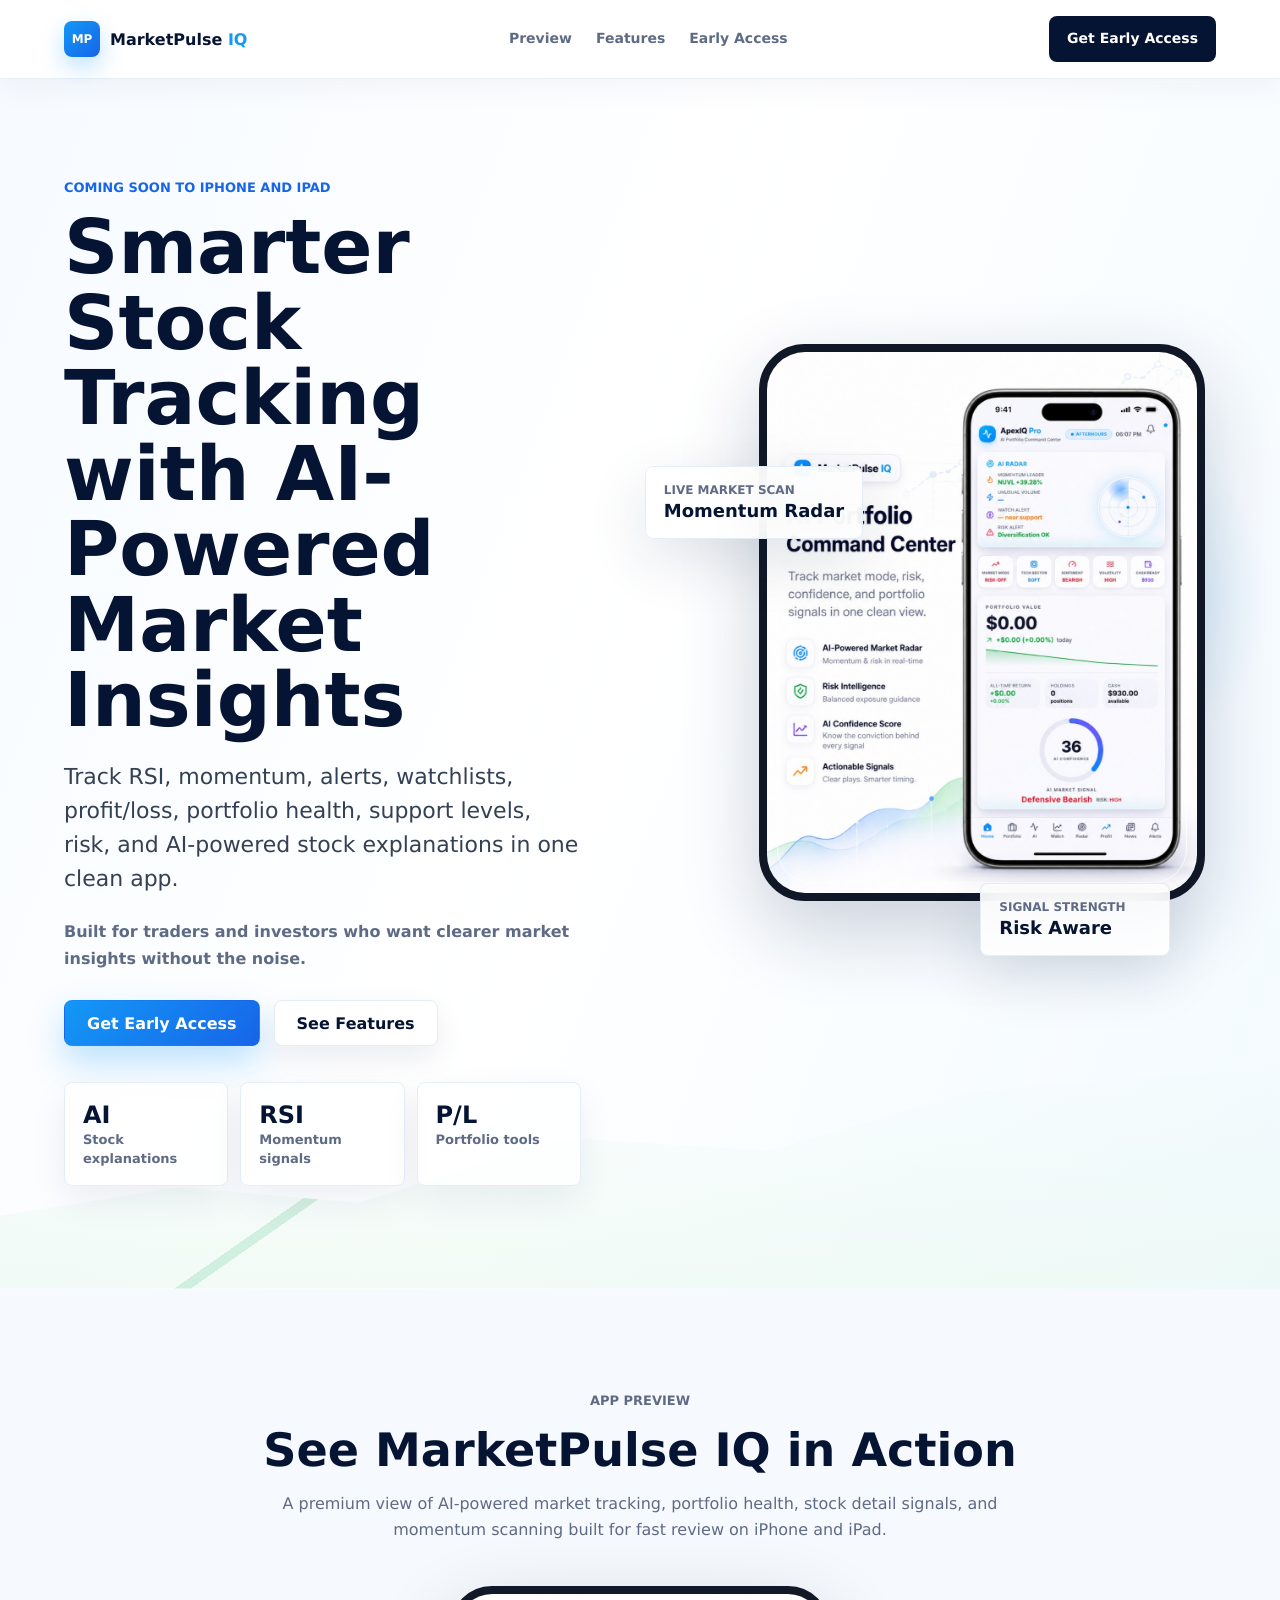
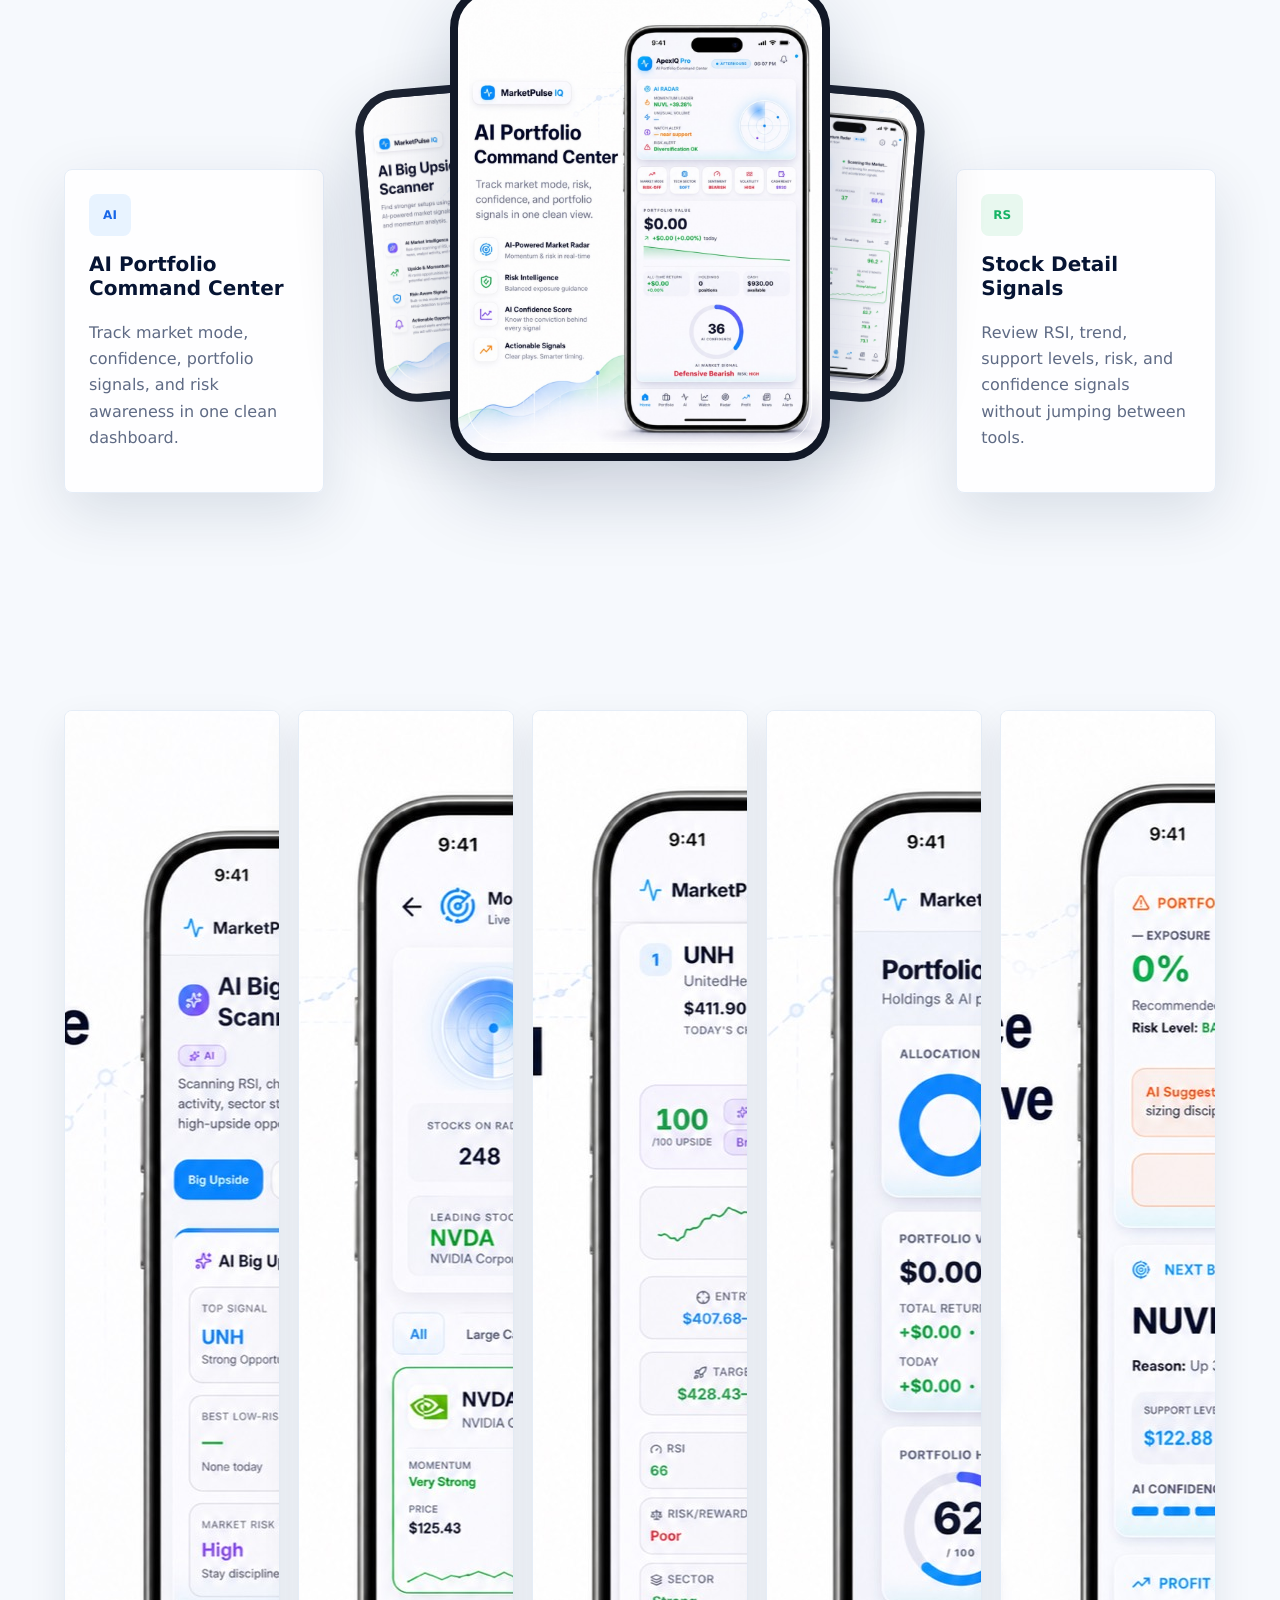
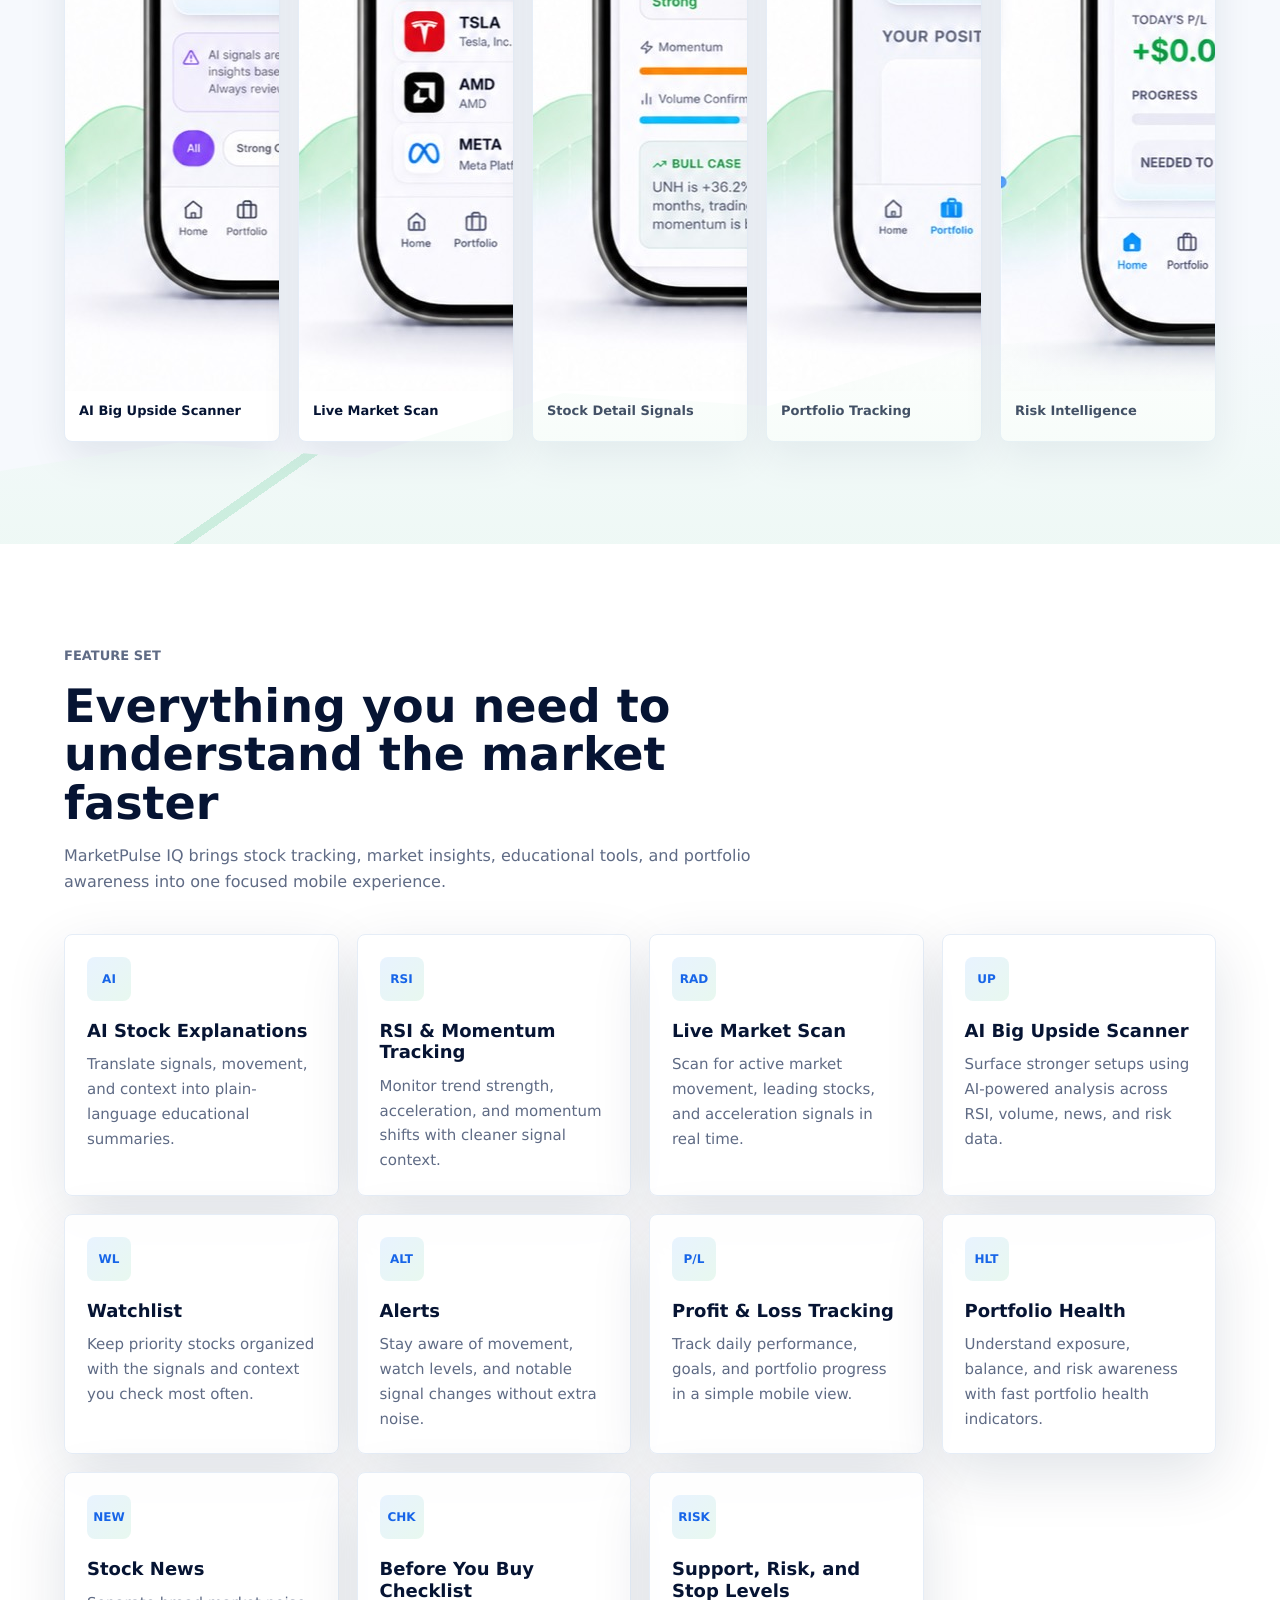
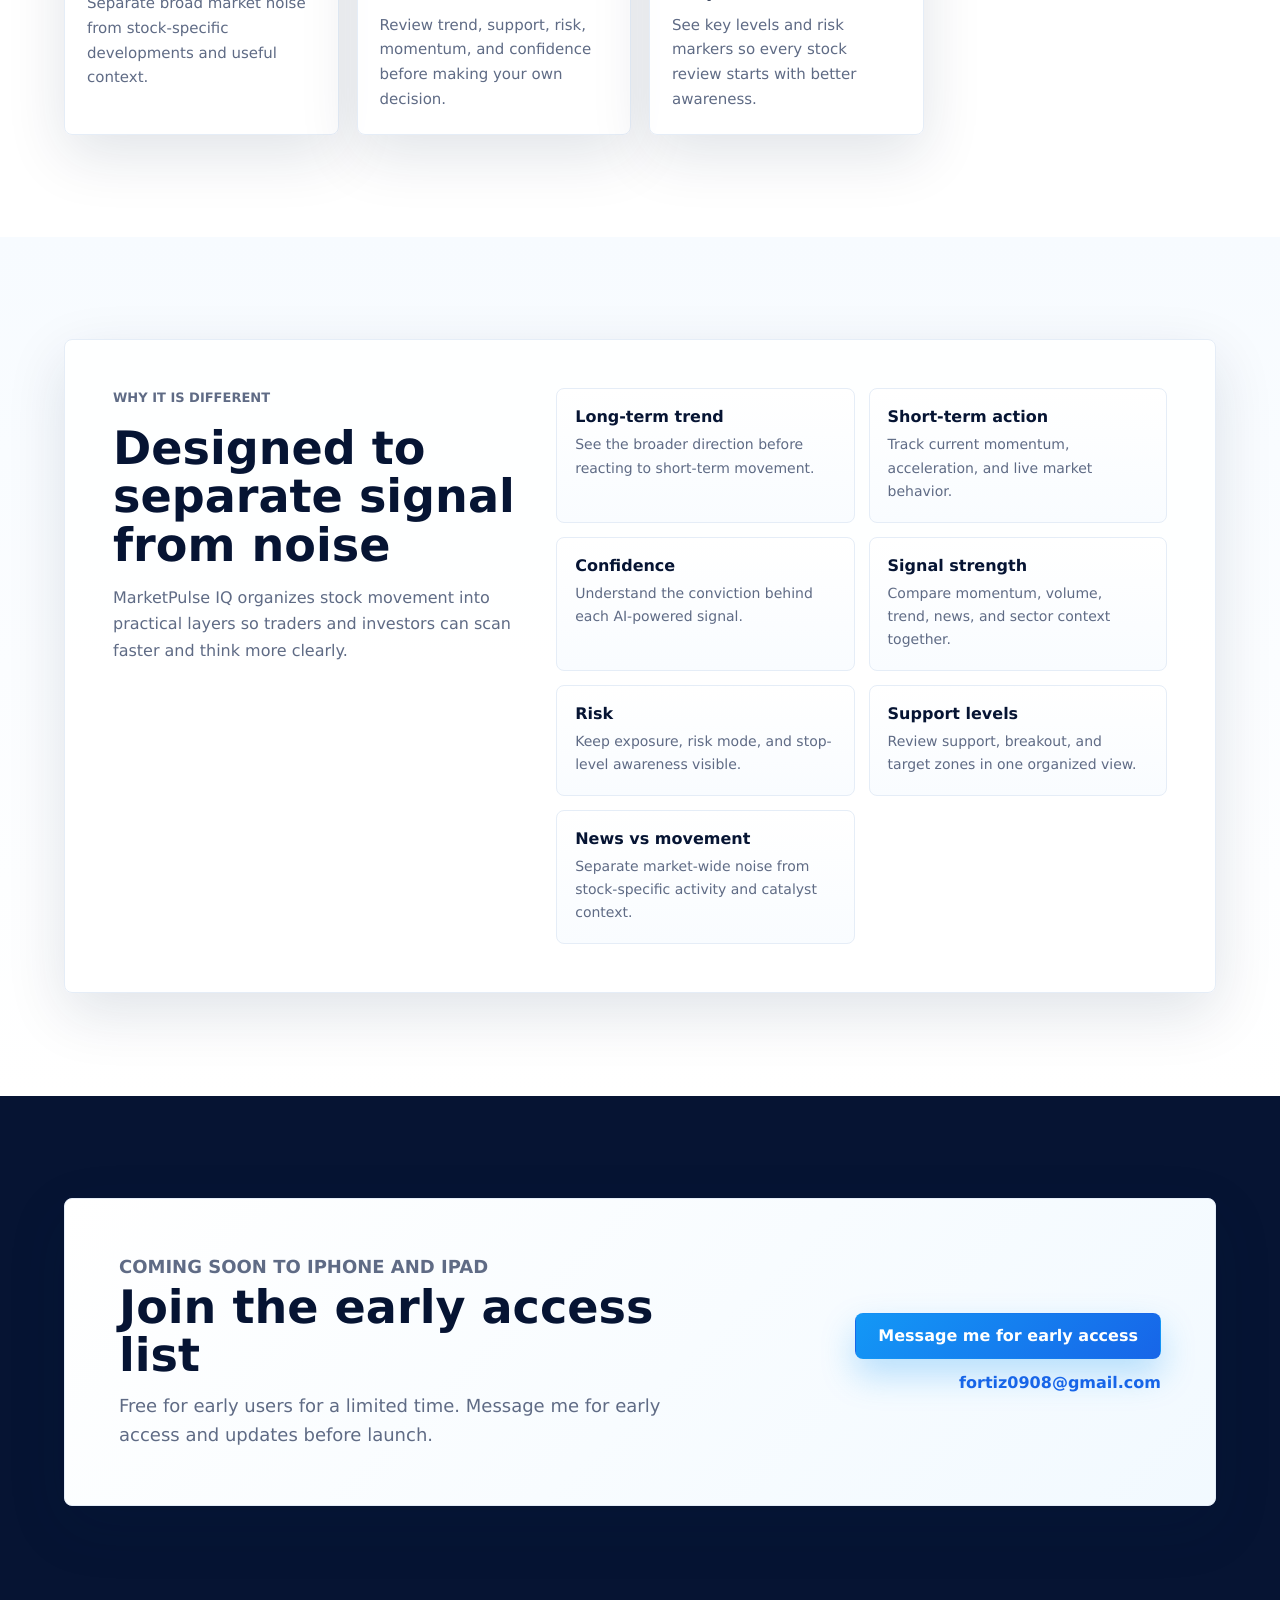
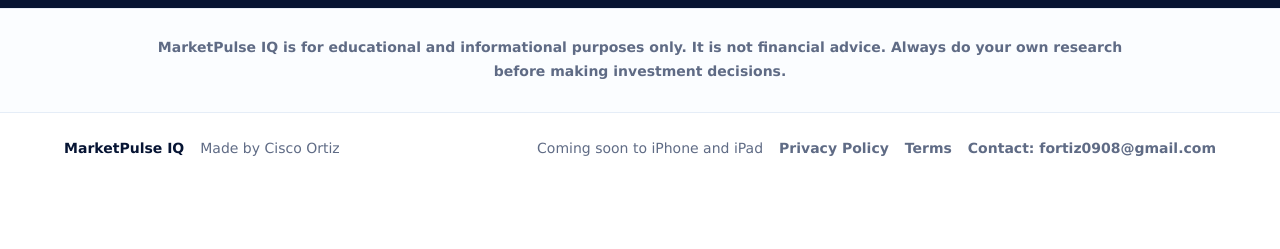
==== index.html @ 329ef607 "Add MarketPulse IQ landing page" ====
<!doctype html>
<html lang="en">
  <head>
    <meta charset="utf-8">
    <meta name="viewport" content="width=device-width, initial-scale=1">
    <base href="/">
    <title>MarketPulse IQ — AI Stock Tracking App Coming Soon</title>
    <meta
      name="description"
      content="MarketPulse IQ is an AI-powered stock tracking app for iPhone and iPad with RSI, momentum, alerts, watchlists, profit/loss tracking, portfolio health, and market insights."
    >
    <meta name="robots" content="index, follow">
    <meta property="og:type" content="website">
    <meta property="og:title" content="MarketPulse IQ — AI Stock Tracking App Coming Soon">
    <meta
      property="og:description"
      content="AI-powered stock tracking for iPhone and iPad with RSI, momentum, alerts, watchlists, portfolio health, and clearer market insights."
    >
    <meta property="og:image" content="assets/ai-command-center.jpg">
    <meta name="twitter:card" content="summary_large_image">
    <meta name="twitter:title" content="MarketPulse IQ — AI Stock Tracking App Coming Soon">
    <meta
      name="twitter:description"
      content="AI-powered stock tracking for iPhone and iPad with RSI, momentum, alerts, watchlists, portfolio health, and clearer market insights."
    >
    <meta name="twitter:image" content="assets/ai-command-center.jpg">
    <link rel="preload" as="image" href="assets/ai-command-center.jpg">
    <link rel="stylesheet" href="styles.css">
  </head>
  <body>
    <header class="site-header" aria-label="Primary">
      <a class="brand" href="#top" aria-label="MarketPulse IQ home">
        <span class="brand-mark">MP</span>
        <span>MarketPulse <strong>IQ</strong></span>
      </a>
      <nav class="nav-links" aria-label="Page sections">
        <a href="#preview">Preview</a>
        <a href="#features">Features</a>
        <a href="#early-access">Early Access</a>
      </nav>
      <a class="header-cta" href="mailto:fortiz0908@gmail.com?subject=MarketPulse%20IQ%20Early%20Access">Get Early Access</a>
    </header>

    <main id="top">
      <section class="hero section-pad">
        <div class="hero-copy">
          <p class="eyebrow">Coming soon to iPhone and iPad</p>
          <h1>Smarter Stock Tracking with AI-Powered Market Insights</h1>
          <p class="hero-subhead">
            Track RSI, momentum, alerts, watchlists, profit/loss, portfolio health, support levels, risk, and AI-powered stock explanations in one clean app.
          </p>
          <p class="support-line">Built for traders and investors who want clearer market insights without the noise.</p>
          <div class="button-row">
            <a class="button primary" href="mailto:fortiz0908@gmail.com?subject=MarketPulse%20IQ%20Early%20Access">Get Early Access</a>
            <a class="button secondary" href="#features">See Features</a>
          </div>
          <div class="hero-metrics" aria-label="MarketPulse IQ highlights">
            <div>
              <strong>AI</strong>
              <span>Stock explanations</span>
            </div>
            <div>
              <strong>RSI</strong>
              <span>Momentum signals</span>
            </div>
            <div>
              <strong>P/L</strong>
              <span>Portfolio tools</span>
            </div>
          </div>
        </div>
        <div class="hero-visual" aria-label="MarketPulse IQ app preview">
          <div class="chart-accent chart-one"></div>
          <div class="phone-stage phone-stage-main">
            <img src="assets/ai-command-center.jpg" alt="MarketPulse IQ AI Portfolio Command Center screen" width="1024" height="1280">
          </div>
          <div class="floating-card scan-card">
            <span>Live Market Scan</span>
            <strong>Momentum Radar</strong>
          </div>
          <div class="floating-card signal-card">
            <span>Signal Strength</span>
            <strong>Risk Aware</strong>
          </div>
        </div>
      </section>

      <section class="section-pad preview-section" id="preview">
        <div class="section-heading centered">
          <p class="eyebrow">App Preview</p>
          <h2>See MarketPulse IQ in Action</h2>
          <p>
            A premium view of AI-powered market tracking, portfolio health, stock detail signals, and momentum scanning built for fast review on iPhone and iPad.
          </p>
        </div>
        <div class="preview-grid">
          <article class="preview-callout callout-left">
            <span class="mini-icon blue">AI</span>
            <h3>AI Portfolio Command Center</h3>
            <p>Track market mode, confidence, portfolio signals, and risk awareness in one clean dashboard.</p>
          </article>
          <div class="device-showcase">
            <div class="phone-frame primary-phone">
              <img src="assets/ai-command-center.jpg" alt="AI Portfolio Command Center inside iPhone mockup" width="1024" height="1280">
            </div>
            <div class="phone-frame side-phone side-phone-one">
              <img src="assets/ai-big-upside-scanner.jpg" alt="AI Big Upside Scanner inside iPhone mockup" width="1024" height="1280" loading="lazy">
            </div>
            <div class="phone-frame side-phone side-phone-two">
              <img src="assets/live-market-scan.jpg" alt="Live Market Scan momentum radar inside iPhone mockup" width="1024" height="1280" loading="lazy">
            </div>
          </div>
          <article class="preview-callout callout-right">
            <span class="mini-icon green">RS</span>
            <h3>Stock Detail Signals</h3>
            <p>Review RSI, trend, support levels, risk, and confidence signals without jumping between tools.</p>
          </article>
        </div>
        <div class="screenshot-strip" aria-label="MarketPulse IQ screenshots">
          <figure>
            <img src="assets/ai-big-upside-scanner.jpg" alt="AI Big Upside Scanner promo screenshot" width="1024" height="1280" loading="lazy">
            <figcaption>AI Big Upside Scanner</figcaption>
          </figure>
          <figure>
            <img src="assets/live-market-scan.jpg" alt="Live Market Scan promo screenshot" width="1024" height="1280" loading="lazy">
            <figcaption>Live Market Scan</figcaption>
          </figure>
          <figure>
            <img src="assets/stock-detail-signals.jpg" alt="Stock Detail Signals promo screenshot" width="1024" height="1280" loading="lazy">
            <figcaption>Stock Detail Signals</figcaption>
          </figure>
          <figure>
            <img src="assets/portfolio-tracking.jpg" alt="Portfolio Tracking promo screenshot" width="1024" height="1280" loading="lazy">
            <figcaption>Portfolio Tracking</figcaption>
          </figure>
          <figure>
            <img src="assets/risk-intelligence.jpg" alt="Risk Intelligence and Next Best Move promo screenshot" width="1024" height="1280" loading="lazy">
            <figcaption>Risk Intelligence</figcaption>
          </figure>
        </div>
      </section>

      <section class="section-pad features-section" id="features">
        <div class="section-heading">
          <p class="eyebrow">Feature Set</p>
          <h2>Everything you need to understand the market faster</h2>
          <p>MarketPulse IQ brings stock tracking, market insights, educational tools, and portfolio awareness into one focused mobile experience.</p>
        </div>
        <div class="features-grid">
          <article class="feature-card"><span class="feature-icon">AI</span><h3>AI Stock Explanations</h3><p>Translate signals, movement, and context into plain-language educational summaries.</p></article>
          <article class="feature-card"><span class="feature-icon">RSI</span><h3>RSI &amp; Momentum Tracking</h3><p>Monitor trend strength, acceleration, and momentum shifts with cleaner signal context.</p></article>
          <article class="feature-card"><span class="feature-icon">RAD</span><h3>Live Market Scan</h3><p>Scan for active market movement, leading stocks, and acceleration signals in real time.</p></article>
          <article class="feature-card"><span class="feature-icon">UP</span><h3>AI Big Upside Scanner</h3><p>Surface stronger setups using AI-powered analysis across RSI, volume, news, and risk data.</p></article>
          <article class="feature-card"><span class="feature-icon">WL</span><h3>Watchlist</h3><p>Keep priority stocks organized with the signals and context you check most often.</p></article>
          <article class="feature-card"><span class="feature-icon">ALT</span><h3>Alerts</h3><p>Stay aware of movement, watch levels, and notable signal changes without extra noise.</p></article>
          <article class="feature-card"><span class="feature-icon">P/L</span><h3>Profit &amp; Loss Tracking</h3><p>Track daily performance, goals, and portfolio progress in a simple mobile view.</p></article>
          <article class="feature-card"><span class="feature-icon">HLT</span><h3>Portfolio Health</h3><p>Understand exposure, balance, and risk awareness with fast portfolio health indicators.</p></article>
          <article class="feature-card"><span class="feature-icon">NEW</span><h3>Stock News</h3><p>Separate broad market noise from stock-specific developments and useful context.</p></article>
          <article class="feature-card"><span class="feature-icon">CHK</span><h3>Before You Buy Checklist</h3><p>Review trend, support, risk, momentum, and confidence before making your own decision.</p></article>
          <article class="feature-card"><span class="feature-icon">RISK</span><h3>Support, Risk, and Stop Levels</h3><p>See key levels and risk markers so every stock review starts with better awareness.</p></article>
        </div>
      </section>

      <section class="section-pad difference-section">
        <div class="difference-panel">
          <div class="section-heading">
            <p class="eyebrow">Why It Is Different</p>
            <h2>Designed to separate signal from noise</h2>
            <p>MarketPulse IQ organizes stock movement into practical layers so traders and investors can scan faster and think more clearly.</p>
          </div>
          <div class="signal-grid">
            <div><strong>Long-term trend</strong><span>See the broader direction before reacting to short-term movement.</span></div>
            <div><strong>Short-term action</strong><span>Track current momentum, acceleration, and live market behavior.</span></div>
            <div><strong>Confidence</strong><span>Understand the conviction behind each AI-powered signal.</span></div>
            <div><strong>Signal strength</strong><span>Compare momentum, volume, trend, news, and sector context together.</span></div>
            <div><strong>Risk</strong><span>Keep exposure, risk mode, and stop-level awareness visible.</span></div>
            <div><strong>Support levels</strong><span>Review support, breakout, and target zones in one organized view.</span></div>
            <div><strong>News vs movement</strong><span>Separate market-wide noise from stock-specific activity and catalyst context.</span></div>
          </div>
        </div>
      </section>

      <section class="section-pad early-access-section" id="early-access">
        <div class="early-card">
          <div>
            <p class="eyebrow">Coming soon to iPhone and iPad</p>
            <h2>Join the early access list</h2>
            <p>Free for early users for a limited time. Message me for early access and updates before launch.</p>
          </div>
          <div class="early-actions">
            <a class="button primary" href="mailto:fortiz0908@gmail.com?subject=MarketPulse%20IQ%20Early%20Access">Message me for early access</a>
            <a class="email-link" href="mailto:fortiz0908@gmail.com">fortiz0908@gmail.com</a>
          </div>
        </div>
      </section>

      <section class="disclaimer" aria-label="Disclaimer">
        <p>MarketPulse IQ is for educational and informational purposes only. It is not financial advice. Always do your own research before making investment decisions.</p>
      </section>
    </main>

    <footer class="site-footer">
      <div>
        <strong>MarketPulse IQ</strong>
        <span>Made by Cisco Ortiz</span>
      </div>
      <div>
        <span>Coming soon to iPhone and iPad</span>
        <a href="#" aria-label="Privacy Policy placeholder">Privacy Policy</a>
        <a href="#" aria-label="Terms placeholder">Terms</a>
        <a href="mailto:fortiz0908@gmail.com">Contact: fortiz0908@gmail.com</a>
      </div>
    </footer>

    <a class="mobile-sticky-cta" href="mailto:fortiz0908@gmail.com?subject=MarketPulse%20IQ%20Early%20Access">Get Early Access</a>
  </body>
</html>
---- styles.css ----
:root {
  color-scheme: light;
  --navy: #061433;
  --ink: #101828;
  --muted: #5f6b85;
  --line: #e5edf7;
  --soft: #f6f9fd;
  --blue: #1398f6;
  --blue-dark: #1765e8;
  --green: #16b364;
  --green-soft: #e8f8ef;
  --purple: #7657f4;
  --shadow: 0 20px 60px rgba(10, 31, 68, 0.12);
  --shadow-strong: 0 28px 80px rgba(10, 31, 68, 0.2);
  --radius: 8px;
  font-family: Inter, ui-sans-serif, system-ui, -apple-system, BlinkMacSystemFont, "Segoe UI", sans-serif;
}

* {
  box-sizing: border-box;
}

html {
  scroll-behavior: smooth;
}

body {
  margin: 0;
  background: #ffffff;
  color: var(--ink);
  font-size: 16px;
  -webkit-font-smoothing: antialiased;
  text-rendering: geometricPrecision;
}

img {
  display: block;
  max-width: 100%;
}

a {
  color: inherit;
  text-decoration: none;
}

.site-header {
  position: sticky;
  top: 0;
  z-index: 20;
  display: flex;
  align-items: center;
  justify-content: space-between;
  gap: 24px;
  padding: 16px clamp(20px, 5vw, 72px);
  border-bottom: 1px solid rgba(229, 237, 247, 0.85);
  background: rgba(255, 255, 255, 0.86);
  backdrop-filter: blur(18px);
  box-shadow: 0 10px 30px rgba(10, 31, 68, 0.04);
}

.brand,
.nav-links,
.site-footer div {
  display: flex;
  align-items: center;
}

.brand {
  gap: 10px;
  color: var(--navy);
  font-weight: 800;
}

.brand strong {
  color: var(--blue);
}

.brand-mark {
  display: grid;
  width: 36px;
  height: 36px;
  place-items: center;
  border-radius: var(--radius);
  background: linear-gradient(135deg, var(--blue), var(--blue-dark));
  color: white;
  font-size: 12px;
  letter-spacing: 0;
  box-shadow: 0 10px 24px rgba(19, 152, 246, 0.28);
}

.nav-links {
  gap: 24px;
  color: var(--muted);
  font-size: 14px;
  font-weight: 700;
}

.nav-links a:hover {
  color: var(--blue-dark);
}

.header-cta,
.button,
.mobile-sticky-cta {
  display: inline-flex;
  min-height: 46px;
  align-items: center;
  justify-content: center;
  border-radius: var(--radius);
  font-weight: 800;
}

.header-cta {
  padding: 0 18px;
  background: var(--navy);
  color: white;
  font-size: 14px;
}

.section-pad {
  padding: clamp(64px, 8vw, 112px) clamp(20px, 5vw, 72px);
}

.hero {
  position: relative;
  display: grid;
  min-height: min(920px, calc(100vh - 70px));
  grid-template-columns: minmax(0, 0.95fr) minmax(360px, 1.05fr);
  align-items: center;
  gap: clamp(36px, 5vw, 76px);
  overflow: hidden;
  background:
    linear-gradient(110deg, rgba(245, 250, 255, 0.85) 0%, rgba(255, 255, 255, 0.96) 46%, rgba(235, 247, 255, 0.6) 100%);
}

.hero::before,
.preview-section::before {
  content: "";
  position: absolute;
  inset: auto 0 0;
  height: 260px;
  pointer-events: none;
  background:
    linear-gradient(145deg, transparent 15%, rgba(19, 152, 246, 0.16) 15% 16%, transparent 16% 33%, rgba(22, 179, 100, 0.16) 33% 34%, transparent 34%),
    linear-gradient(to top, rgba(232, 248, 239, 0.55), transparent);
  clip-path: polygon(0 72%, 14% 61%, 28% 67%, 44% 42%, 60% 47%, 76% 24%, 100% 15%, 100% 100%, 0 100%);
}

.hero-copy,
.hero-visual,
.preview-section,
.difference-section {
  position: relative;
}

.eyebrow {
  margin: 0 0 14px;
  color: var(--blue-dark);
  font-size: 13px;
  font-weight: 900;
  letter-spacing: 0;
  text-transform: uppercase;
}

h1,
h2,
h3,
p {
  margin-top: 0;
}

h1 {
  max-width: 740px;
  margin-bottom: 22px;
  color: var(--navy);
  font-size: clamp(42px, 5.9vw, 76px);
  line-height: 1;
  letter-spacing: 0;
}

h2 {
  margin-bottom: 16px;
  color: var(--navy);
  font-size: clamp(30px, 3.6vw, 50px);
  line-height: 1.05;
  letter-spacing: 0;
}

h3 {
  color: var(--navy);
  font-size: 20px;
  line-height: 1.2;
  letter-spacing: 0;
}

.hero-subhead {
  max-width: 720px;
  color: #344054;
  font-size: clamp(18px, 1.8vw, 22px);
  line-height: 1.55;
}

.support-line,
.section-heading p,
.preview-callout p,
.feature-card p,
.signal-grid span,
.early-card p,
.disclaimer p {
  color: var(--muted);
  line-height: 1.65;
}

.support-line {
  max-width: 620px;
  font-weight: 700;
}

.button-row,
.early-actions {
  display: flex;
  flex-wrap: wrap;
  gap: 14px;
  margin-top: 28px;
}

.button {
  padding: 0 22px;
  border: 1px solid transparent;
}

.button.primary {
  background: linear-gradient(135deg, var(--blue), var(--blue-dark));
  color: white;
  box-shadow: 0 16px 34px rgba(19, 152, 246, 0.28);
}

.button.secondary {
  border-color: var(--line);
  background: white;
  color: var(--navy);
  box-shadow: 0 12px 30px rgba(10, 31, 68, 0.08);
}

.hero-metrics {
  display: grid;
  max-width: 620px;
  grid-template-columns: repeat(3, 1fr);
  gap: 12px;
  margin-top: 36px;
}

.hero-metrics div {
  padding: 18px;
  border: 1px solid var(--line);
  border-radius: var(--radius);
  background: rgba(255, 255, 255, 0.82);
  box-shadow: 0 14px 36px rgba(10, 31, 68, 0.07);
}

.hero-metrics strong {
  display: block;
  color: var(--navy);
  font-size: 24px;
}

.hero-metrics span {
  color: var(--muted);
  font-size: 13px;
  font-weight: 700;
}

.hero-visual {
  min-height: clamp(560px, 55vw, 680px);
}

.phone-stage {
  position: absolute;
  overflow: hidden;
  border: 8px solid #101828;
  border-radius: 46px;
  background: #0d1117;
  box-shadow: var(--shadow-strong);
}

.phone-stage::before,
.phone-frame::before {
  content: "";
  position: absolute;
  inset: 10px;
  z-index: 2;
  pointer-events: none;
  border: 1px solid rgba(255, 255, 255, 0.72);
  border-radius: 34px;
}

.phone-stage img,
.phone-frame img {
  width: 100%;
  height: 100%;
  object-fit: cover;
}

.phone-stage-main {
  right: 2%;
  top: 0;
  width: min(78%, 500px);
  aspect-ratio: 1024 / 1280;
}

.floating-card {
  position: absolute;
  z-index: 3;
  display: grid;
  gap: 4px;
  min-width: 190px;
  padding: 16px 18px;
  border: 1px solid var(--line);
  border-radius: var(--radius);
  background: rgba(255, 255, 255, 0.9);
  box-shadow: var(--shadow);
  backdrop-filter: blur(18px);
}

.floating-card span {
  color: var(--muted);
  font-size: 12px;
  font-weight: 800;
  text-transform: uppercase;
}

.floating-card strong {
  color: var(--navy);
  font-size: 18px;
}

.scan-card {
  left: 0;
  top: 18%;
}

.signal-card {
  right: 8%;
  bottom: 10%;
}

.chart-accent {
  position: absolute;
  border-radius: 999px;
  background: radial-gradient(circle, rgba(19, 152, 246, 0.2), transparent 62%);
}

.chart-one {
  width: 420px;
  height: 420px;
  right: -80px;
  top: 6%;
}

.preview-section {
  overflow: hidden;
  background: var(--soft);
}

.section-heading {
  max-width: 760px;
}

.section-heading.centered {
  margin: 0 auto 42px;
  text-align: center;
}

.preview-grid {
  display: grid;
  grid-template-columns: minmax(220px, 0.8fr) minmax(420px, 1.8fr) minmax(220px, 0.8fr);
  align-items: center;
  gap: 24px;
}

.preview-callout,
.feature-card,
.difference-panel,
.early-card {
  border: 1px solid var(--line);
  border-radius: var(--radius);
  background: rgba(255, 255, 255, 0.9);
  box-shadow: var(--shadow);
}

.preview-callout {
  padding: 24px;
}

.mini-icon,
.feature-icon {
  display: inline-grid;
  place-items: center;
  border-radius: var(--radius);
  font-size: 12px;
  font-weight: 900;
  letter-spacing: 0;
}

.mini-icon {
  width: 42px;
  height: 42px;
  margin-bottom: 16px;
}

.mini-icon.blue {
  background: #e8f3ff;
  color: var(--blue-dark);
}

.mini-icon.green {
  background: var(--green-soft);
  color: var(--green);
}

.device-showcase {
  position: relative;
  min-height: clamp(590px, 55vw, 690px);
}

.phone-frame {
  position: absolute;
  overflow: hidden;
  border: 8px solid #111827;
  border-radius: 42px;
  background: #111827;
  box-shadow: var(--shadow-strong);
}

.primary-phone {
  left: 50%;
  top: 0;
  z-index: 3;
  width: min(43vw, 380px);
  min-width: 300px;
  aspect-ratio: 1024 / 1280;
  transform: translateX(-50%);
}

.side-phone {
  top: 96px;
  z-index: 2;
  width: min(27vw, 250px);
  aspect-ratio: 1024 / 1280;
  opacity: 0.95;
}

.side-phone-one {
  left: 3%;
  transform: rotate(-5deg);
}

.side-phone-two {
  right: 3%;
  transform: rotate(5deg);
}

.screenshot-strip {
  display: grid;
  grid-template-columns: repeat(5, minmax(0, 1fr));
  gap: 18px;
  margin-top: 34px;
}

.screenshot-strip figure {
  margin: 0;
  overflow: hidden;
  border: 1px solid var(--line);
  border-radius: var(--radius);
  background: white;
  box-shadow: 0 16px 38px rgba(10, 31, 68, 0.09);
}

.screenshot-strip img {
  aspect-ratio: 4 / 5;
  object-fit: cover;
  object-position: center top;
}

.screenshot-strip figcaption {
  min-height: 50px;
  padding: 13px 14px;
  color: var(--navy);
  font-size: 13px;
  font-weight: 900;
}

.features-section {
  background: white;
}

.features-grid {
  display: grid;
  grid-template-columns: repeat(4, minmax(0, 1fr));
  gap: 18px;
  margin-top: 38px;
}

.feature-card {
  min-height: 218px;
  padding: 22px;
  transition: transform 180ms ease, box-shadow 180ms ease;
}

.feature-card:hover {
  transform: translateY(-3px);
  box-shadow: 0 22px 56px rgba(10, 31, 68, 0.13);
}

.feature-icon {
  width: 44px;
  height: 44px;
  margin-bottom: 20px;
  background: linear-gradient(135deg, #e8f3ff, #e8f8ef);
  color: var(--blue-dark);
}

.feature-card h3 {
  margin-bottom: 10px;
  font-size: 18px;
}

.feature-card p {
  margin-bottom: 0;
  font-size: 15px;
}

.difference-section {
  background:
    linear-gradient(180deg, #f7fbff 0%, #ffffff 100%);
}

.difference-panel {
  display: grid;
  grid-template-columns: minmax(260px, 0.8fr) minmax(360px, 1.2fr);
  gap: 36px;
  padding: clamp(28px, 4vw, 48px);
}

.signal-grid {
  display: grid;
  grid-template-columns: repeat(2, minmax(0, 1fr));
  gap: 14px;
}

.signal-grid div {
  padding: 18px;
  border: 1px solid var(--line);
  border-radius: var(--radius);
  background: linear-gradient(180deg, #ffffff 0%, #f9fcff 100%);
}

.signal-grid strong {
  display: block;
  margin-bottom: 8px;
  color: var(--navy);
}

.signal-grid span {
  display: block;
  font-size: 14px;
}

.early-access-section {
  background: var(--navy);
}

.early-card {
  display: flex;
  align-items: center;
  justify-content: space-between;
  gap: 28px;
  padding: clamp(28px, 5vw, 54px);
  background:
    linear-gradient(135deg, rgba(255, 255, 255, 0.98), rgba(241, 249, 255, 0.94)),
    white;
}

.early-card h2 {
  margin-bottom: 12px;
}

.early-card p {
  max-width: 680px;
  margin-bottom: 0;
  font-size: 18px;
}

.email-link {
  color: var(--blue-dark);
  font-weight: 900;
}

.early-actions {
  justify-content: flex-end;
  margin-top: 0;
}

.disclaimer {
  padding: 28px clamp(20px, 5vw, 72px);
  border-top: 1px solid var(--line);
  border-bottom: 1px solid var(--line);
  background: #fbfdff;
}

.disclaimer p {
  max-width: 980px;
  margin: 0 auto;
  text-align: center;
  font-size: 14px;
  font-weight: 700;
}

.site-footer {
  display: flex;
  justify-content: space-between;
  gap: 24px;
  padding: 28px clamp(20px, 5vw, 72px) 92px;
  background: white;
  color: var(--muted);
  font-size: 14px;
}

.site-footer div {
  flex-wrap: wrap;
  gap: 16px;
}

.site-footer strong {
  color: var(--navy);
}

.site-footer a {
  font-weight: 800;
}

.mobile-sticky-cta {
  position: fixed;
  right: 16px;
  bottom: 16px;
  z-index: 25;
  display: none;
  padding: 0 18px;
  background: linear-gradient(135deg, var(--blue), var(--green));
  color: white;
  box-shadow: 0 18px 42px rgba(19, 152, 246, 0.35);
}

@media (max-width: 1120px) {
  .hero {
    grid-template-columns: 1fr;
    padding-top: 64px;
  }

  .hero-visual {
    min-height: 600px;
  }

  .phone-stage-main {
    left: 50%;
    right: auto;
    width: min(68vw, 440px);
    transform: translateX(-50%);
  }

  .scan-card {
    left: 6%;
  }

  .features-grid {
    grid-template-columns: repeat(3, minmax(0, 1fr));
  }
}

@media (max-width: 900px) {
  .site-header {
    position: sticky;
    gap: 12px;
  }

  .nav-links,
  .header-cta {
    display: none;
  }

  .preview-grid,
  .difference-panel {
    grid-template-columns: 1fr;
  }

  .device-showcase {
    min-height: 560px;
  }

  .primary-phone {
    width: min(54vw, 330px);
    min-width: 250px;
  }

  .side-phone {
    width: min(32vw, 210px);
  }

  .screenshot-strip {
    grid-template-columns: repeat(2, minmax(0, 1fr));
  }

  .features-grid {
    grid-template-columns: repeat(2, minmax(0, 1fr));
  }

  .early-card {
    align-items: flex-start;
    flex-direction: column;
  }

  .early-actions {
    justify-content: flex-start;
  }

  .mobile-sticky-cta {
    display: inline-flex;
  }
}

@media (max-width: 620px) {
  .section-pad {
    padding: 48px 18px;
  }

  .site-header {
    padding: 12px 16px;
  }

  .brand {
    min-width: 0;
    font-size: 15px;
  }

  .brand-mark {
    width: 34px;
    height: 34px;
  }

  .hero {
    min-height: auto;
    gap: 28px;
    padding-top: 40px;
    padding-bottom: 30px;
  }

  h1 {
    max-width: 11ch;
    margin-bottom: 16px;
    font-size: clamp(34px, 10.2vw, 42px);
    line-height: 1.06;
  }

  h2 {
    font-size: clamp(28px, 8vw, 34px);
    line-height: 1.08;
  }

  h3 {
    font-size: 18px;
  }

  .eyebrow {
    margin-bottom: 10px;
    font-size: 11px;
  }

  .hero-subhead {
    font-size: 16px;
    line-height: 1.52;
  }

  .support-line {
    font-size: 15px;
    line-height: 1.5;
  }

  .button-row {
    gap: 10px;
    margin-top: 22px;
  }

  .features-grid,
  .signal-grid,
  .screenshot-strip {
    grid-template-columns: 1fr;
  }

  .hero-metrics {
    grid-template-columns: repeat(3, minmax(0, 1fr));
    gap: 8px;
    margin-top: 22px;
  }

  .hero-metrics div {
    min-height: 82px;
    padding: 12px 10px;
  }

  .hero-metrics strong {
    font-size: 19px;
  }

  .hero-metrics span {
    display: block;
    font-size: 11px;
    line-height: 1.25;
  }

  .hero-visual {
    min-height: min(470px, 118vw);
  }

  .phone-stage-main {
    width: min(78vw, 320px);
    border-width: 6px;
    border-radius: 34px;
  }

  .phone-stage::before,
  .phone-frame::before {
    inset: 7px;
    border-radius: 26px;
  }

  .floating-card {
    min-width: 132px;
    padding: 11px 12px;
  }

  .floating-card span {
    font-size: 10px;
  }

  .floating-card strong {
    font-size: 14px;
  }

  .scan-card {
    left: 0;
    top: 3%;
  }

  .signal-card {
    right: 0;
    bottom: 2%;
  }

  .device-showcase {
    min-height: 430px;
  }

  .primary-phone {
    width: min(72vw, 280px);
    min-width: 220px;
    border-width: 6px;
    border-radius: 34px;
  }

  .side-phone {
    display: none;
  }

  .preview-callout {
    padding: 18px;
  }

  .section-heading.centered {
    margin-bottom: 26px;
    text-align: left;
  }

  .screenshot-strip {
    gap: 14px;
  }

  .screenshot-strip figure {
    display: grid;
    grid-template-columns: 112px 1fr;
    align-items: center;
  }

  .screenshot-strip img {
    width: 112px;
    height: 140px;
  }

  .screenshot-strip figcaption {
    min-height: 0;
    padding: 16px;
    font-size: 15px;
  }

  .feature-card {
    display: grid;
    min-height: 0;
    grid-template-columns: 44px 1fr;
    column-gap: 14px;
    padding: 18px;
  }

  .feature-card .feature-icon {
    grid-row: span 2;
    margin-bottom: 0;
  }

  .feature-card h3 {
    margin-bottom: 6px;
  }

  .feature-card p {
    font-size: 14px;
  }

  .button {
    width: 100%;
  }

  .early-card {
    padding: 24px 18px;
  }

  .email-link {
    overflow-wrap: anywhere;
  }

  .site-footer {
    align-items: flex-start;
    flex-direction: column;
    padding-bottom: 82px;
  }

  .mobile-sticky-cta {
    right: 12px;
    bottom: 12px;
    left: 12px;
  }
}
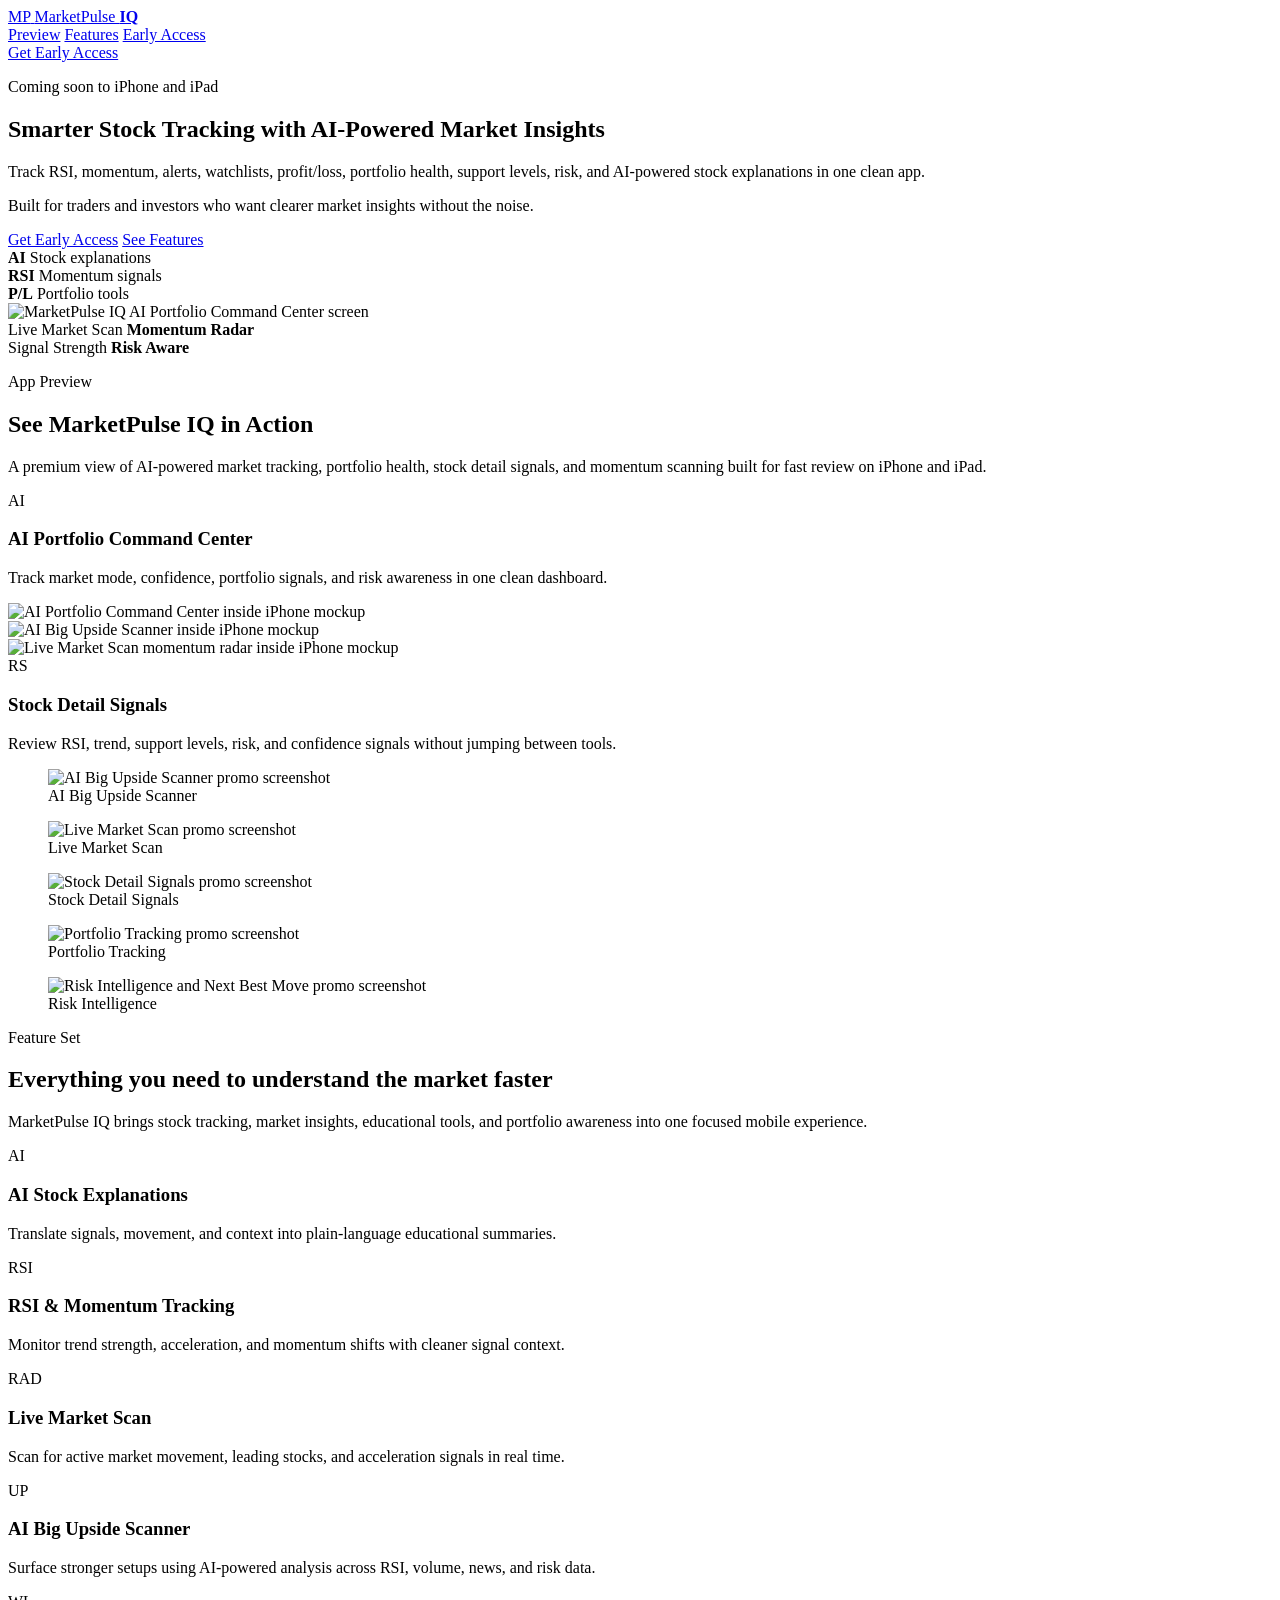
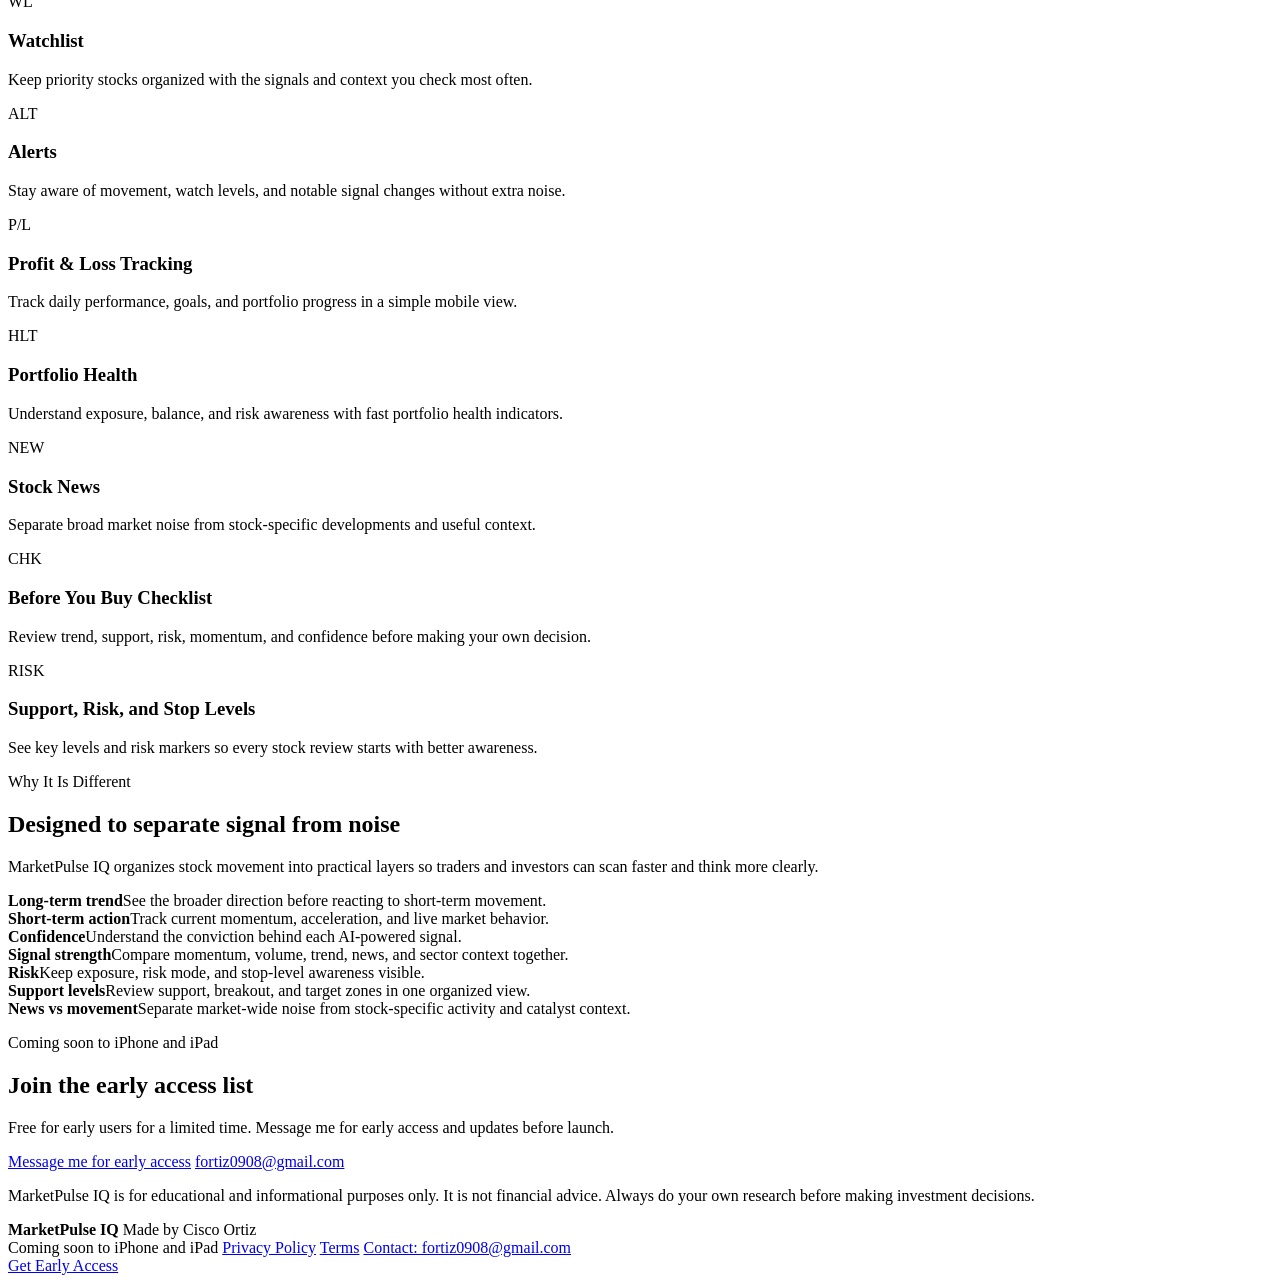
==== commit 64634d77: "Fix GitHub Pages asset base path" ====
--- a/index.html
+++ b/index.html
@@ -3,7 +3,7 @@
   <head>
     <meta charset="utf-8">
     <meta name="viewport" content="width=device-width, initial-scale=1">
-    <base href="/">
+    <base href="/marketpulse-iq-landing/">
     <title>MarketPulse IQ — AI Stock Tracking App Coming Soon</title>
     <meta
       name="description"
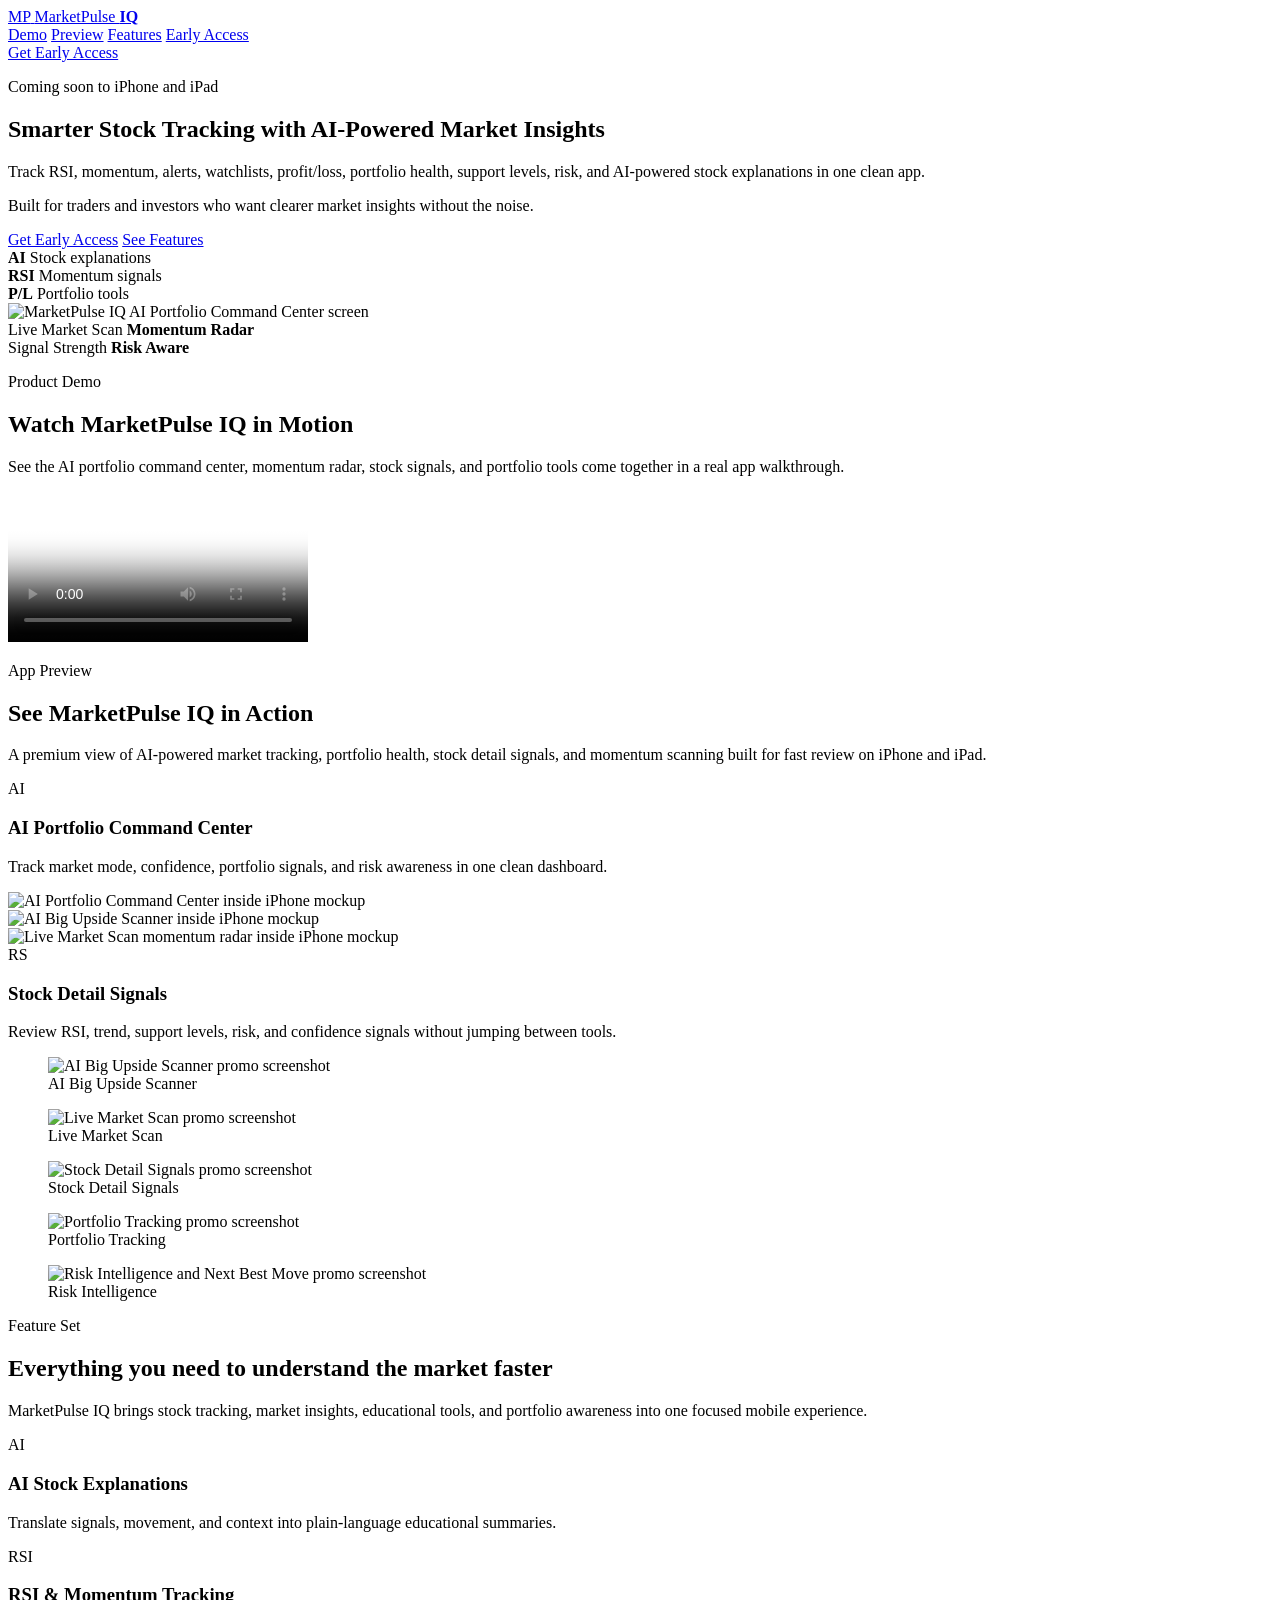
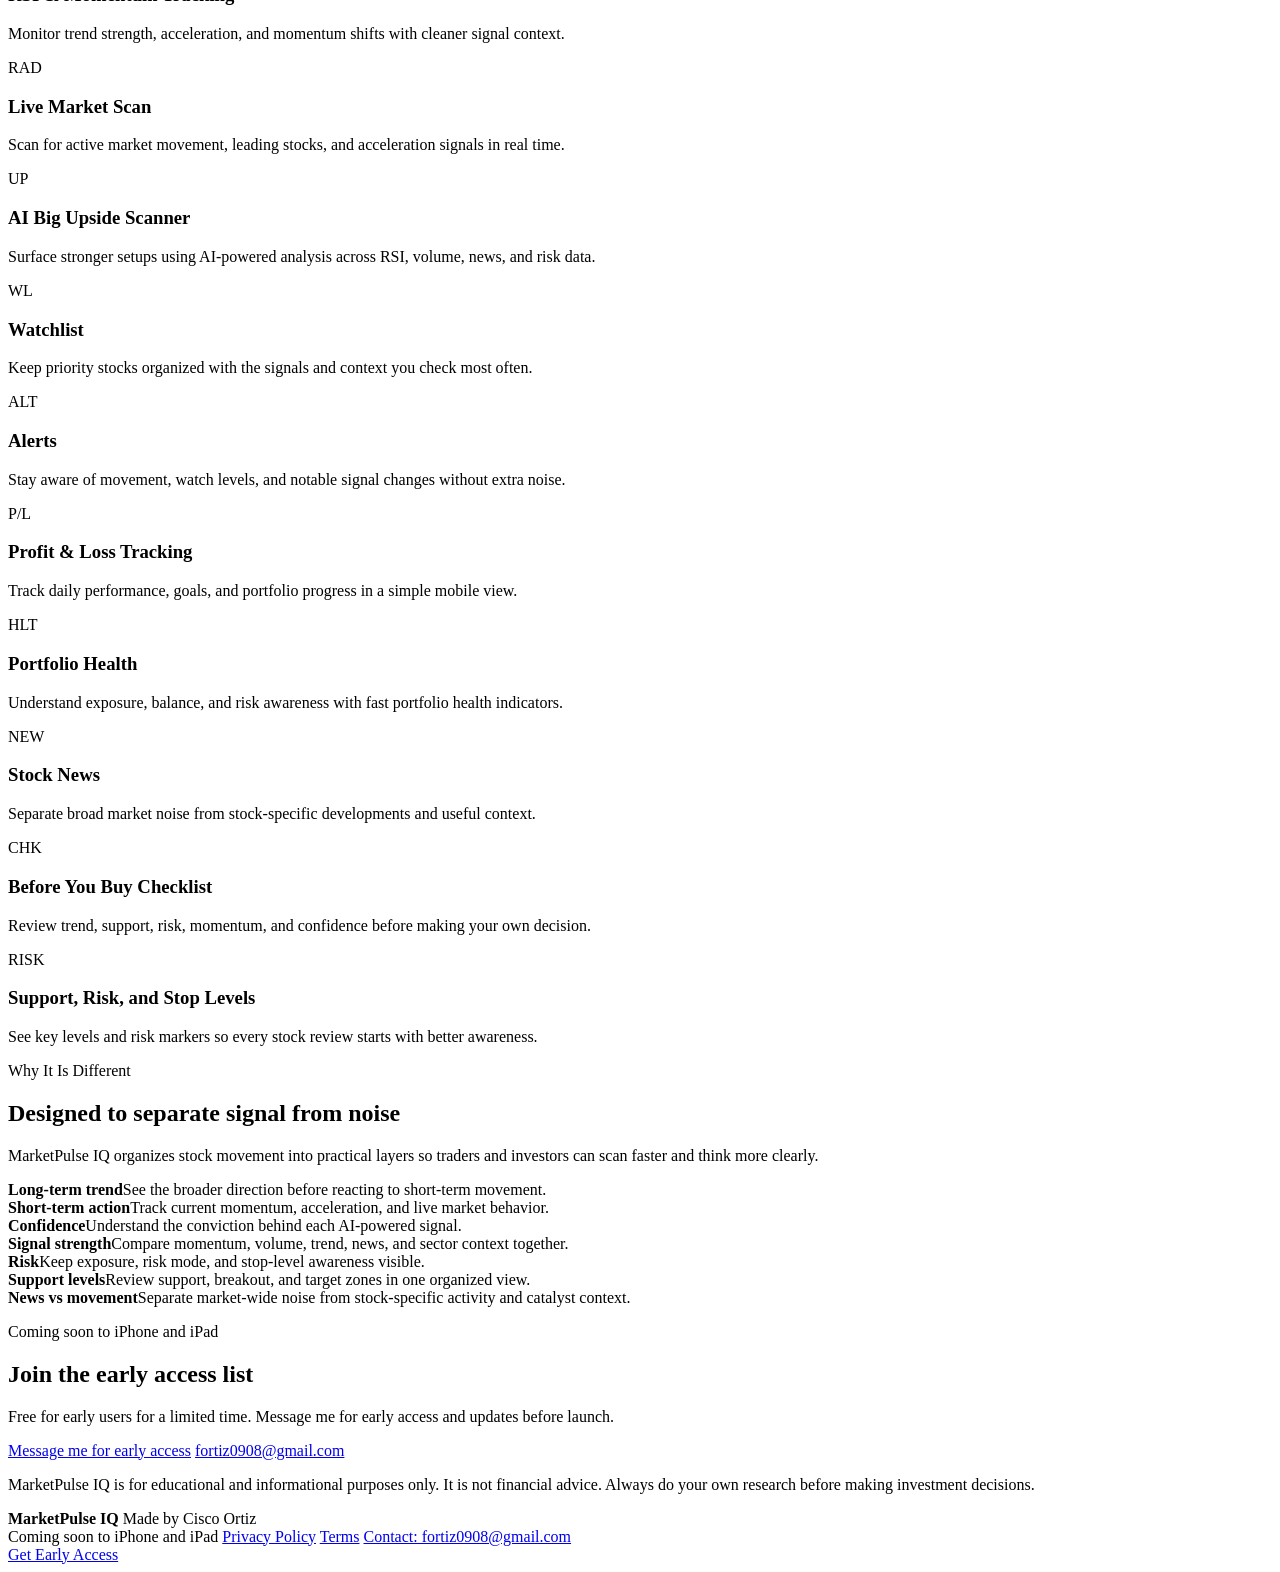
==== commit 5265991d: "Add demo video section to landing page" ====
--- a/index.html
+++ b/index.html
@@ -34,6 +34,7 @@
         <span>MarketPulse <strong>IQ</strong></span>
       </a>
       <nav class="nav-links" aria-label="Page sections">
+        <a href="#demo">Demo</a>
         <a href="#preview">Preview</a>
         <a href="#features">Features</a>
         <a href="#early-access">Early Access</a>
@@ -85,6 +86,28 @@
         </div>
       </section>
 
+      <section class="section-pad demo-section" id="demo">
+        <div class="section-heading centered">
+          <p class="eyebrow">Product Demo</p>
+          <h2>Watch MarketPulse IQ in Motion</h2>
+          <p>
+            See the AI portfolio command center, momentum radar, stock signals, and portfolio tools come together in a real app walkthrough.
+          </p>
+        </div>
+        <div class="demo-video-shell">
+          <video
+            controls
+            playsinline
+            preload="metadata"
+            poster="assets/ai-command-center.jpg"
+            aria-label="MarketPulse IQ demo video"
+          >
+            <source src="https://github.com/fortiz772/marketpulse-iq-landing/releases/download/demo-video-v1/demo-video.mov" type="video/quicktime">
+            Your browser does not support the video tag.
+          </video>
+        </div>
+      </section>
+
       <section class="section-pad preview-section" id="preview">
         <div class="section-heading centered">
           <p class="eyebrow">App Preview</p>
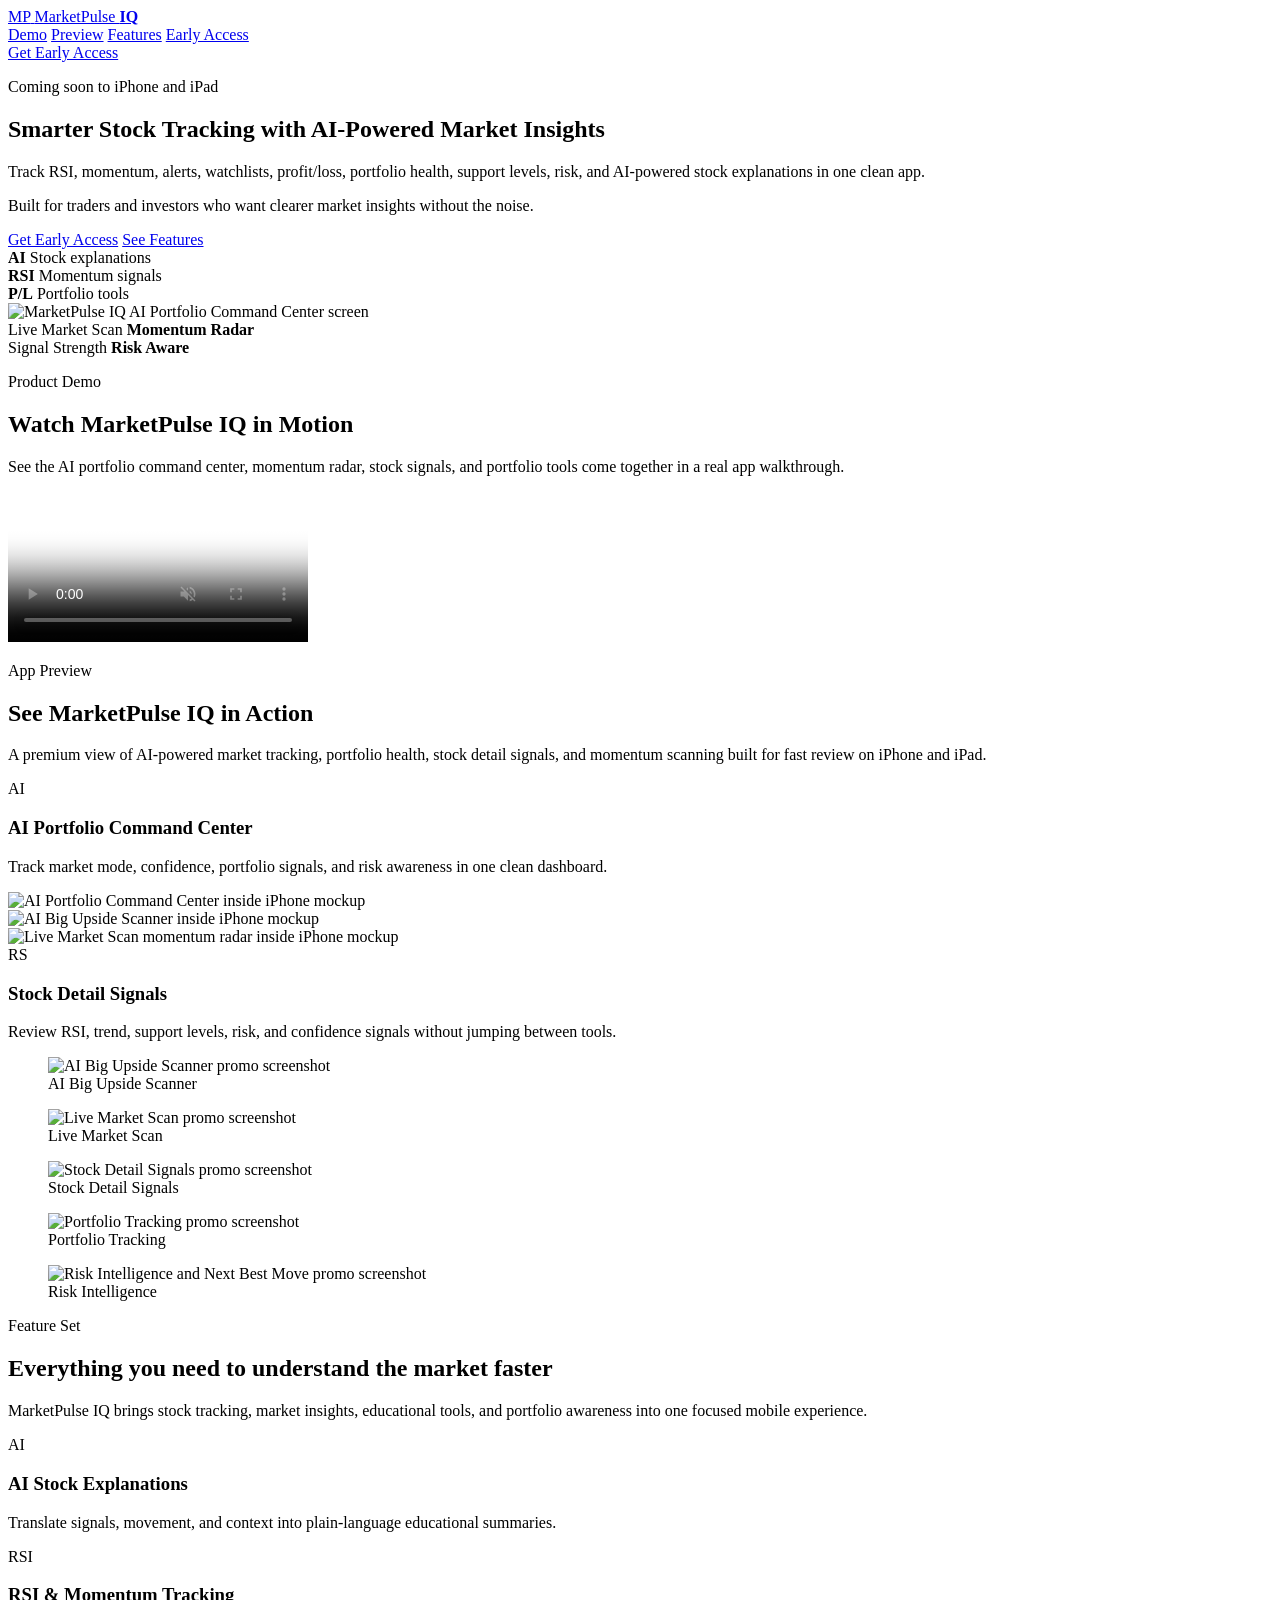
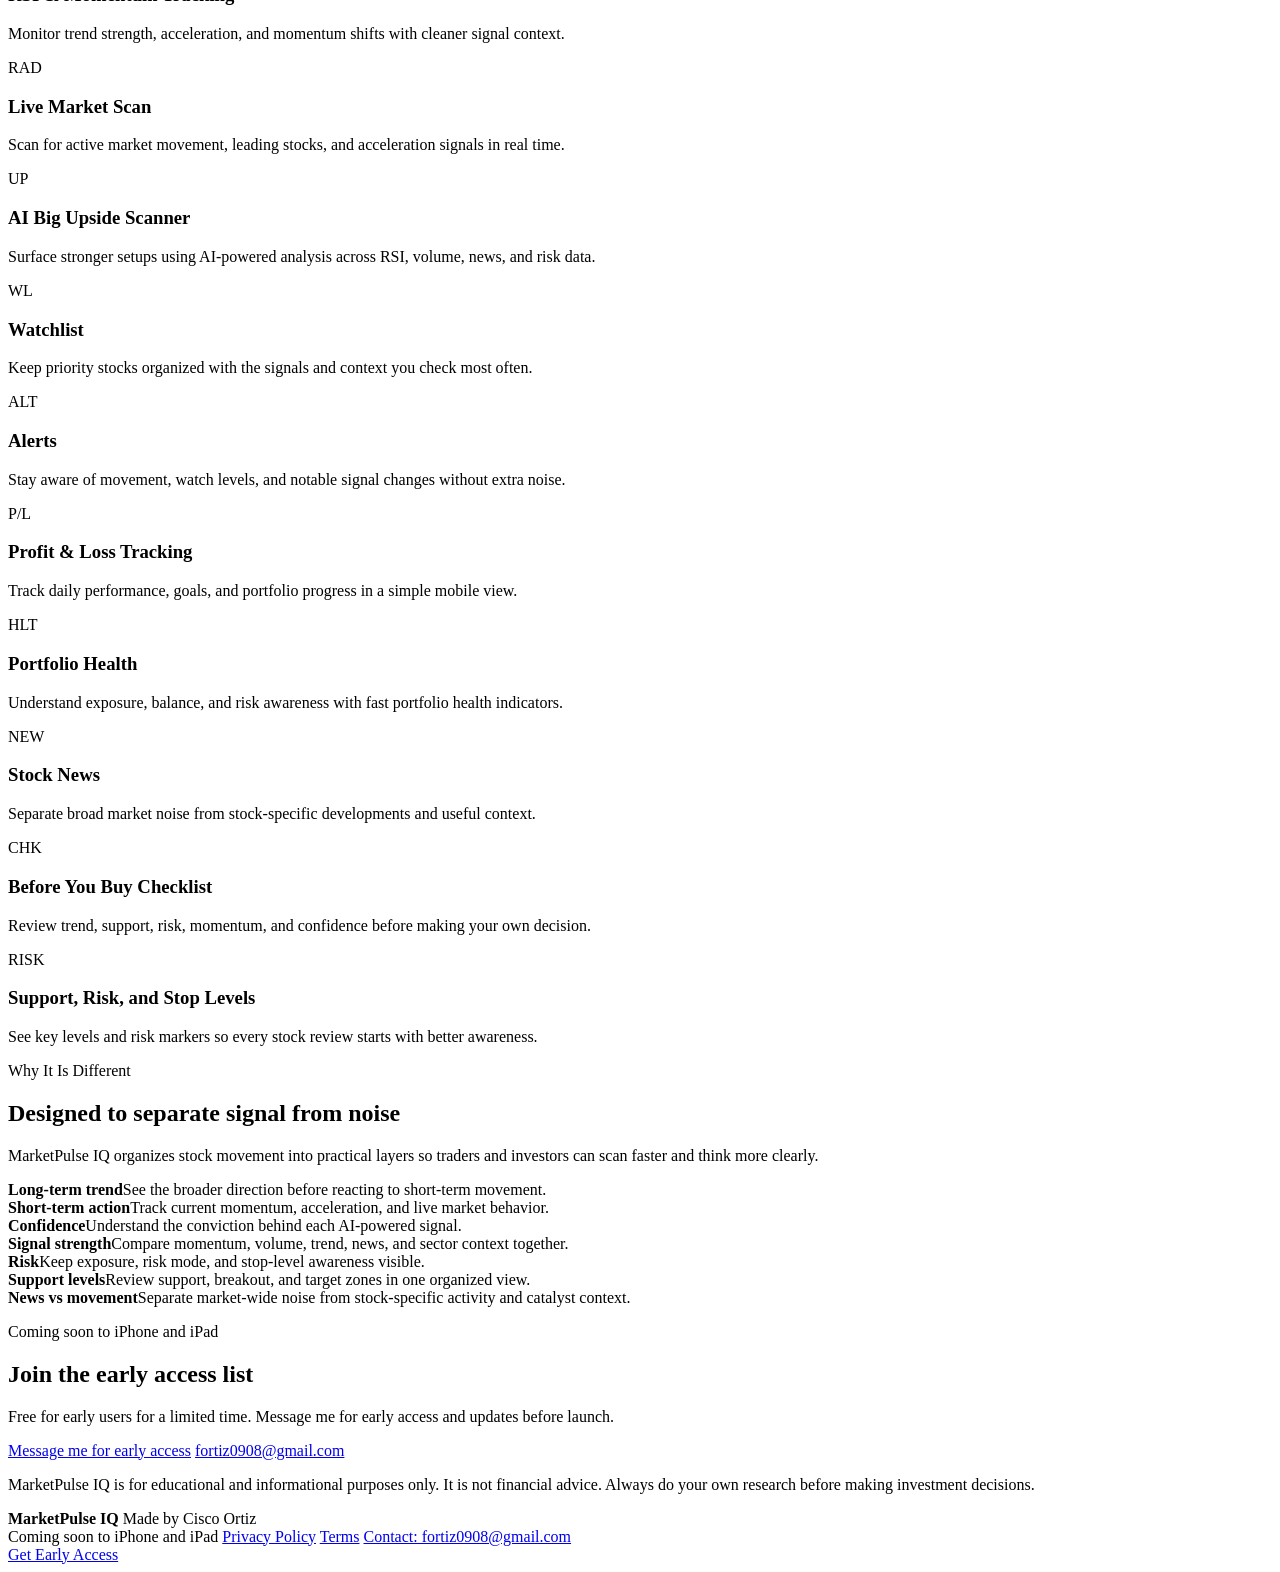
==== commit d653b580: "Enable autoplay for demo video" ====
--- a/index.html
+++ b/index.html
@@ -96,7 +96,10 @@
         </div>
         <div class="demo-video-shell">
           <video
+            autoplay
             controls
+            loop
+            muted
             playsinline
             preload="metadata"
             poster="assets/ai-command-center.jpg"
--- a/styles.css
+++ b/styles.css
@@ -362,6 +362,45 @@
   background: var(--soft);
 }
 
+.demo-section {
+  background:
+    radial-gradient(circle at 16% 18%, rgba(19, 152, 246, 0.12), transparent 34%),
+    linear-gradient(180deg, #ffffff 0%, #f7fbff 100%);
+}
+
+.demo-video-shell {
+  position: relative;
+  max-width: 980px;
+  margin: 36px auto 0;
+  padding: clamp(10px, 1.8vw, 16px);
+  border: 1px solid var(--line);
+  border-radius: 18px;
+  background:
+    linear-gradient(135deg, rgba(6, 20, 51, 0.96), rgba(17, 101, 232, 0.88)),
+    var(--navy);
+  box-shadow: var(--shadow-strong);
+}
+
+.demo-video-shell::before {
+  content: "";
+  position: absolute;
+  inset: 12px;
+  pointer-events: none;
+  border: 1px solid rgba(255, 255, 255, 0.18);
+  border-radius: 12px;
+}
+
+.demo-video-shell video {
+  position: relative;
+  z-index: 1;
+  width: 100%;
+  max-height: 740px;
+  border-radius: 12px;
+  background: #020617;
+  object-fit: contain;
+  box-shadow: 0 18px 46px rgba(2, 8, 23, 0.28);
+}
+
 .section-heading {
   max-width: 760px;
 }
@@ -860,6 +899,16 @@
     min-height: 430px;
   }
 
+  .demo-video-shell {
+    margin-top: 24px;
+    border-radius: 14px;
+  }
+
+  .demo-video-shell video {
+    max-height: 76vh;
+    border-radius: 10px;
+  }
+
   .primary-phone {
     width: min(72vw, 280px);
     min-width: 220px;
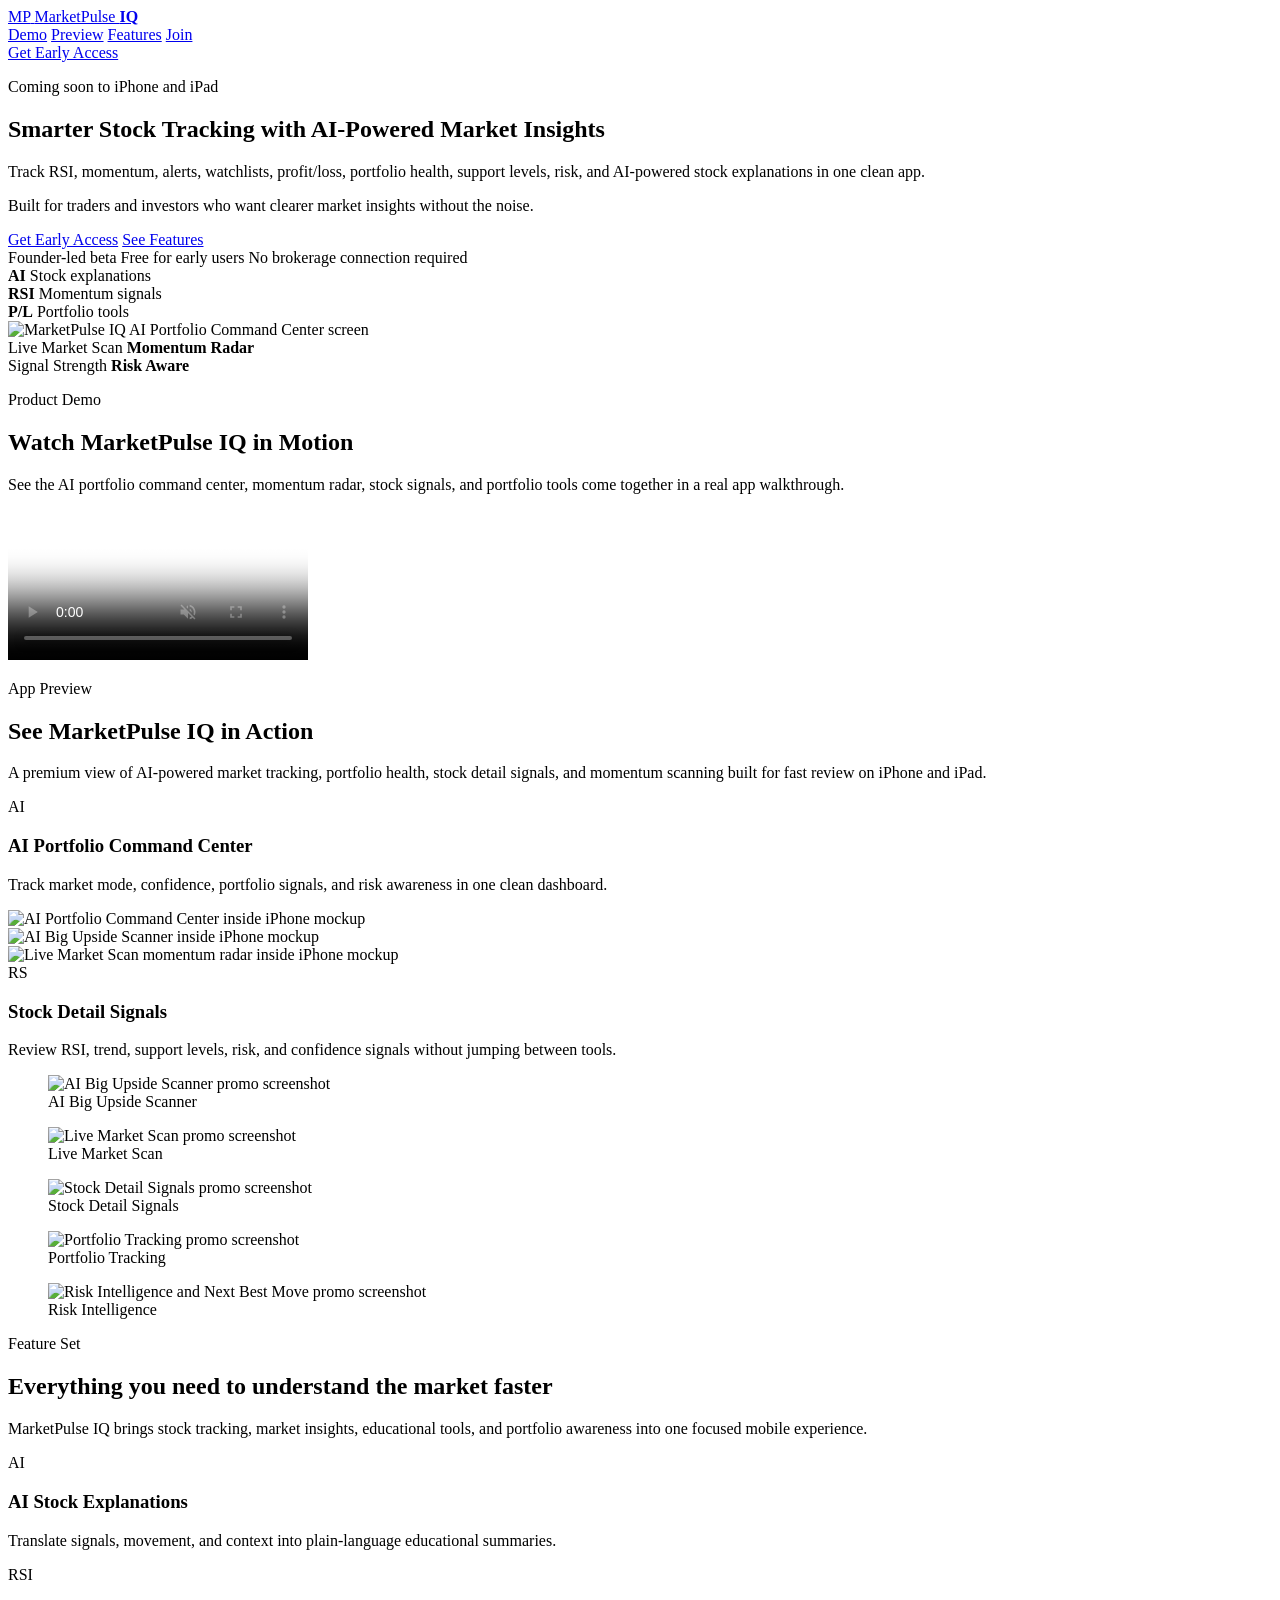
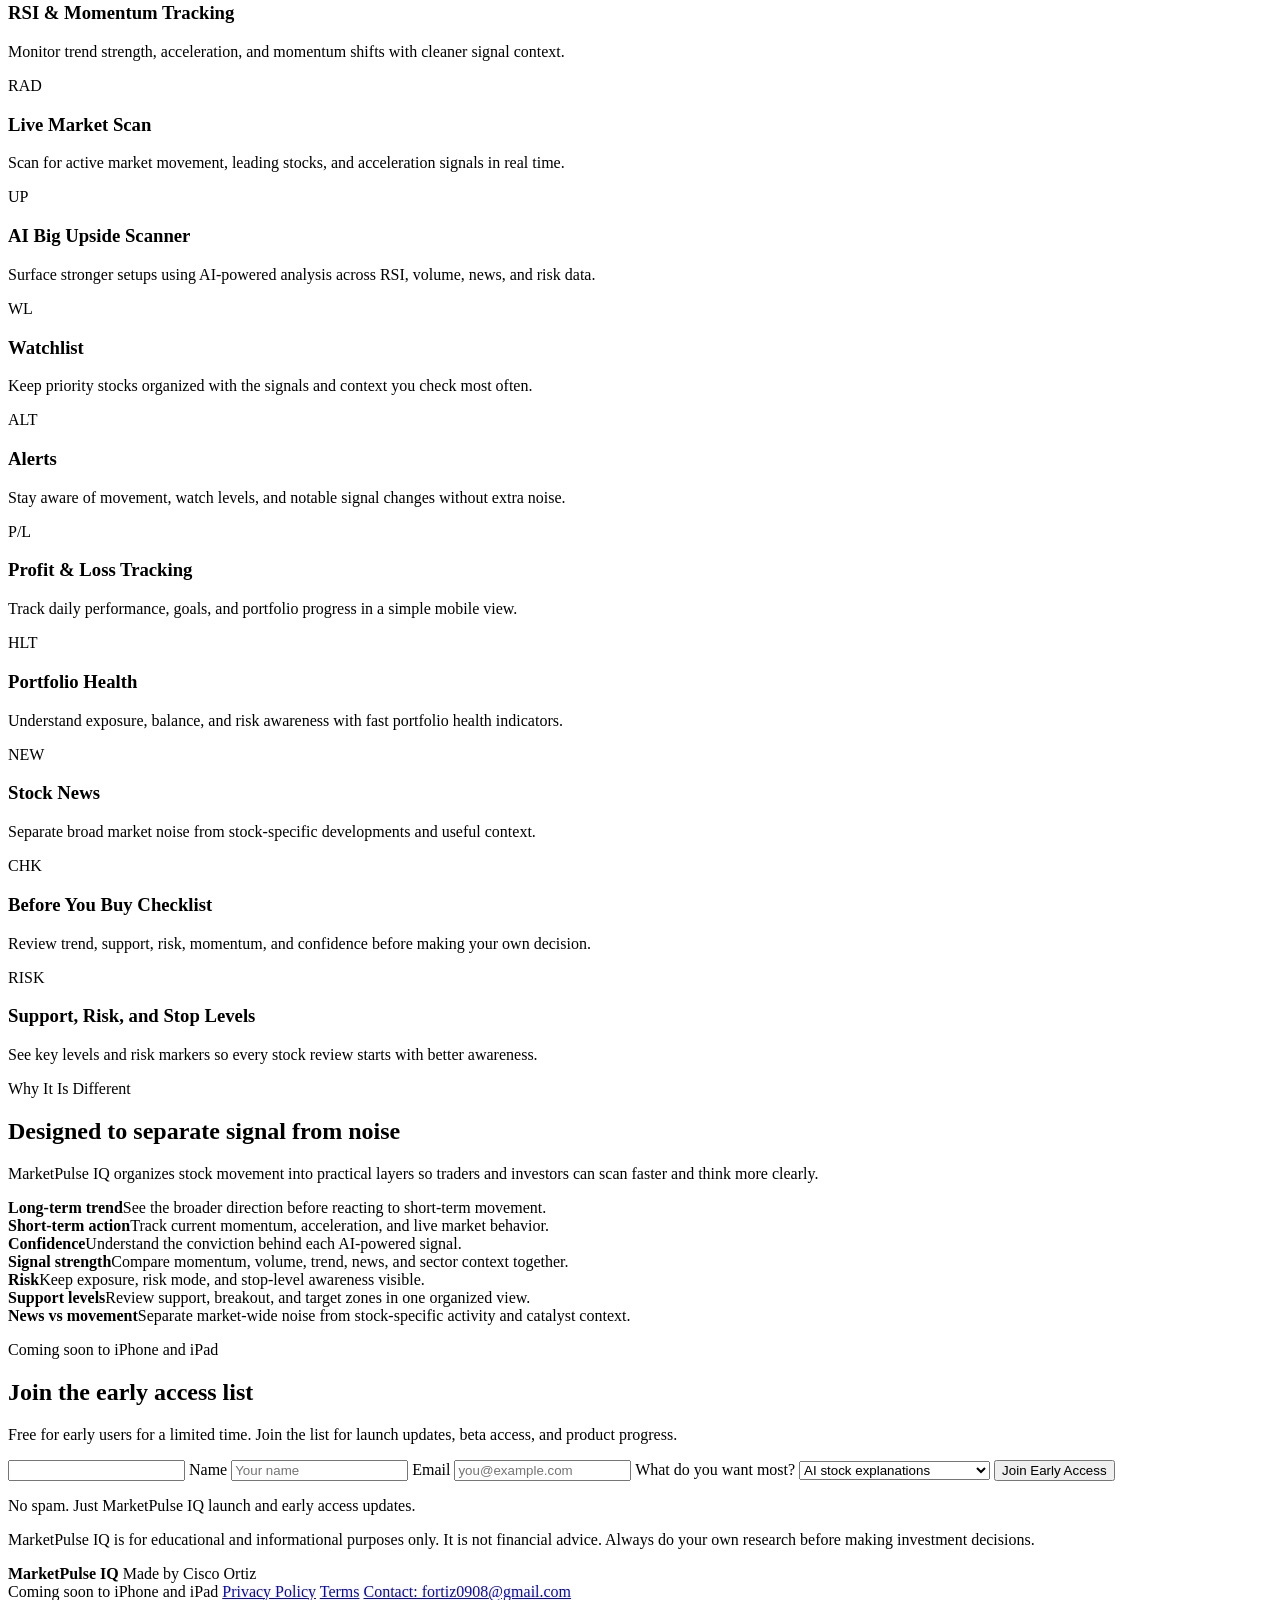
==== commit 2ae07a30: "Make landing page production-ready" ====
--- a/index.html
+++ b/index.html
@@ -17,6 +17,7 @@
       content="AI-powered stock tracking for iPhone and iPad with RSI, momentum, alerts, watchlists, portfolio health, and clearer market insights."
     >
     <meta property="og:image" content="assets/ai-command-center.jpg">
+    <meta property="og:url" content="https://fortiz772.github.io/marketpulse-iq-landing/">
     <meta name="twitter:card" content="summary_large_image">
     <meta name="twitter:title" content="MarketPulse IQ — AI Stock Tracking App Coming Soon">
     <meta
@@ -24,8 +25,25 @@
       content="AI-powered stock tracking for iPhone and iPad with RSI, momentum, alerts, watchlists, portfolio health, and clearer market insights."
     >
     <meta name="twitter:image" content="assets/ai-command-center.jpg">
+    <link rel="canonical" href="https://fortiz772.github.io/marketpulse-iq-landing/">
     <link rel="preload" as="image" href="assets/ai-command-center.jpg">
     <link rel="stylesheet" href="styles.css">
+    <script type="application/ld+json">
+      {
+        "@context": "https://schema.org",
+        "@type": "SoftwareApplication",
+        "name": "MarketPulse IQ",
+        "applicationCategory": "FinanceApplication",
+        "operatingSystem": "iOS, iPadOS",
+        "description": "AI-powered stock tracking for iPhone and iPad with RSI, momentum, alerts, watchlists, profit/loss tracking, portfolio health, and market insights.",
+        "offers": {
+          "@type": "Offer",
+          "availability": "https://schema.org/PreOrder",
+          "price": "0",
+          "priceCurrency": "USD"
+        }
+      }
+    </script>
   </head>
   <body>
     <header class="site-header" aria-label="Primary">
@@ -37,9 +55,9 @@
         <a href="#demo">Demo</a>
         <a href="#preview">Preview</a>
         <a href="#features">Features</a>
-        <a href="#early-access">Early Access</a>
+        <a href="#early-access">Join</a>
       </nav>
-      <a class="header-cta" href="mailto:fortiz0908@gmail.com?subject=MarketPulse%20IQ%20Early%20Access">Get Early Access</a>
+      <a class="header-cta" href="#early-access">Get Early Access</a>
     </header>
 
     <main id="top">
@@ -52,8 +70,13 @@
           </p>
           <p class="support-line">Built for traders and investors who want clearer market insights without the noise.</p>
           <div class="button-row">
-            <a class="button primary" href="mailto:fortiz0908@gmail.com?subject=MarketPulse%20IQ%20Early%20Access">Get Early Access</a>
+            <a class="button primary" href="#early-access">Get Early Access</a>
             <a class="button secondary" href="#features">See Features</a>
+          </div>
+          <div class="trust-row" aria-label="Launch details">
+            <span>Founder-led beta</span>
+            <span>Free for early users</span>
+            <span>No brokerage connection required</span>
           </div>
           <div class="hero-metrics" aria-label="MarketPulse IQ highlights">
             <div>
@@ -211,12 +234,28 @@
           <div>
             <p class="eyebrow">Coming soon to iPhone and iPad</p>
             <h2>Join the early access list</h2>
-            <p>Free for early users for a limited time. Message me for early access and updates before launch.</p>
-          </div>
-          <div class="early-actions">
-            <a class="button primary" href="mailto:fortiz0908@gmail.com?subject=MarketPulse%20IQ%20Early%20Access">Message me for early access</a>
-            <a class="email-link" href="mailto:fortiz0908@gmail.com">fortiz0908@gmail.com</a>
-          </div>
+            <p>Free for early users for a limited time. Join the list for launch updates, beta access, and product progress.</p>
+          </div>
+          <form class="signup-form" action="https://formsubmit.co/fortiz0908@gmail.com" method="POST">
+            <input type="hidden" name="_subject" value="MarketPulse IQ early access signup">
+            <input type="hidden" name="_next" value="https://fortiz772.github.io/marketpulse-iq-landing/thank-you.html">
+            <input type="hidden" name="_template" value="table">
+            <input type="text" name="_honey" class="hidden-field" tabindex="-1" autocomplete="off">
+            <label for="name">Name</label>
+            <input id="name" name="name" type="text" placeholder="Your name" autocomplete="name">
+            <label for="email">Email</label>
+            <input id="email" name="email" type="email" placeholder="you@example.com" autocomplete="email" required>
+            <label for="interest">What do you want most?</label>
+            <select id="interest" name="interest">
+              <option>AI stock explanations</option>
+              <option>Momentum and RSI tracking</option>
+              <option>Portfolio health tools</option>
+              <option>Watchlists and alerts</option>
+              <option>Early beta access</option>
+            </select>
+            <button class="button primary" type="submit">Join Early Access</button>
+            <p class="form-note">No spam. Just MarketPulse IQ launch and early access updates.</p>
+          </form>
         </div>
       </section>
 
@@ -238,6 +277,6 @@
       </div>
     </footer>
 
-    <a class="mobile-sticky-cta" href="mailto:fortiz0908@gmail.com?subject=MarketPulse%20IQ%20Early%20Access">Get Early Access</a>
+    <a class="mobile-sticky-cta" href="#early-access">Get Early Access</a>
   </body>
 </html>
